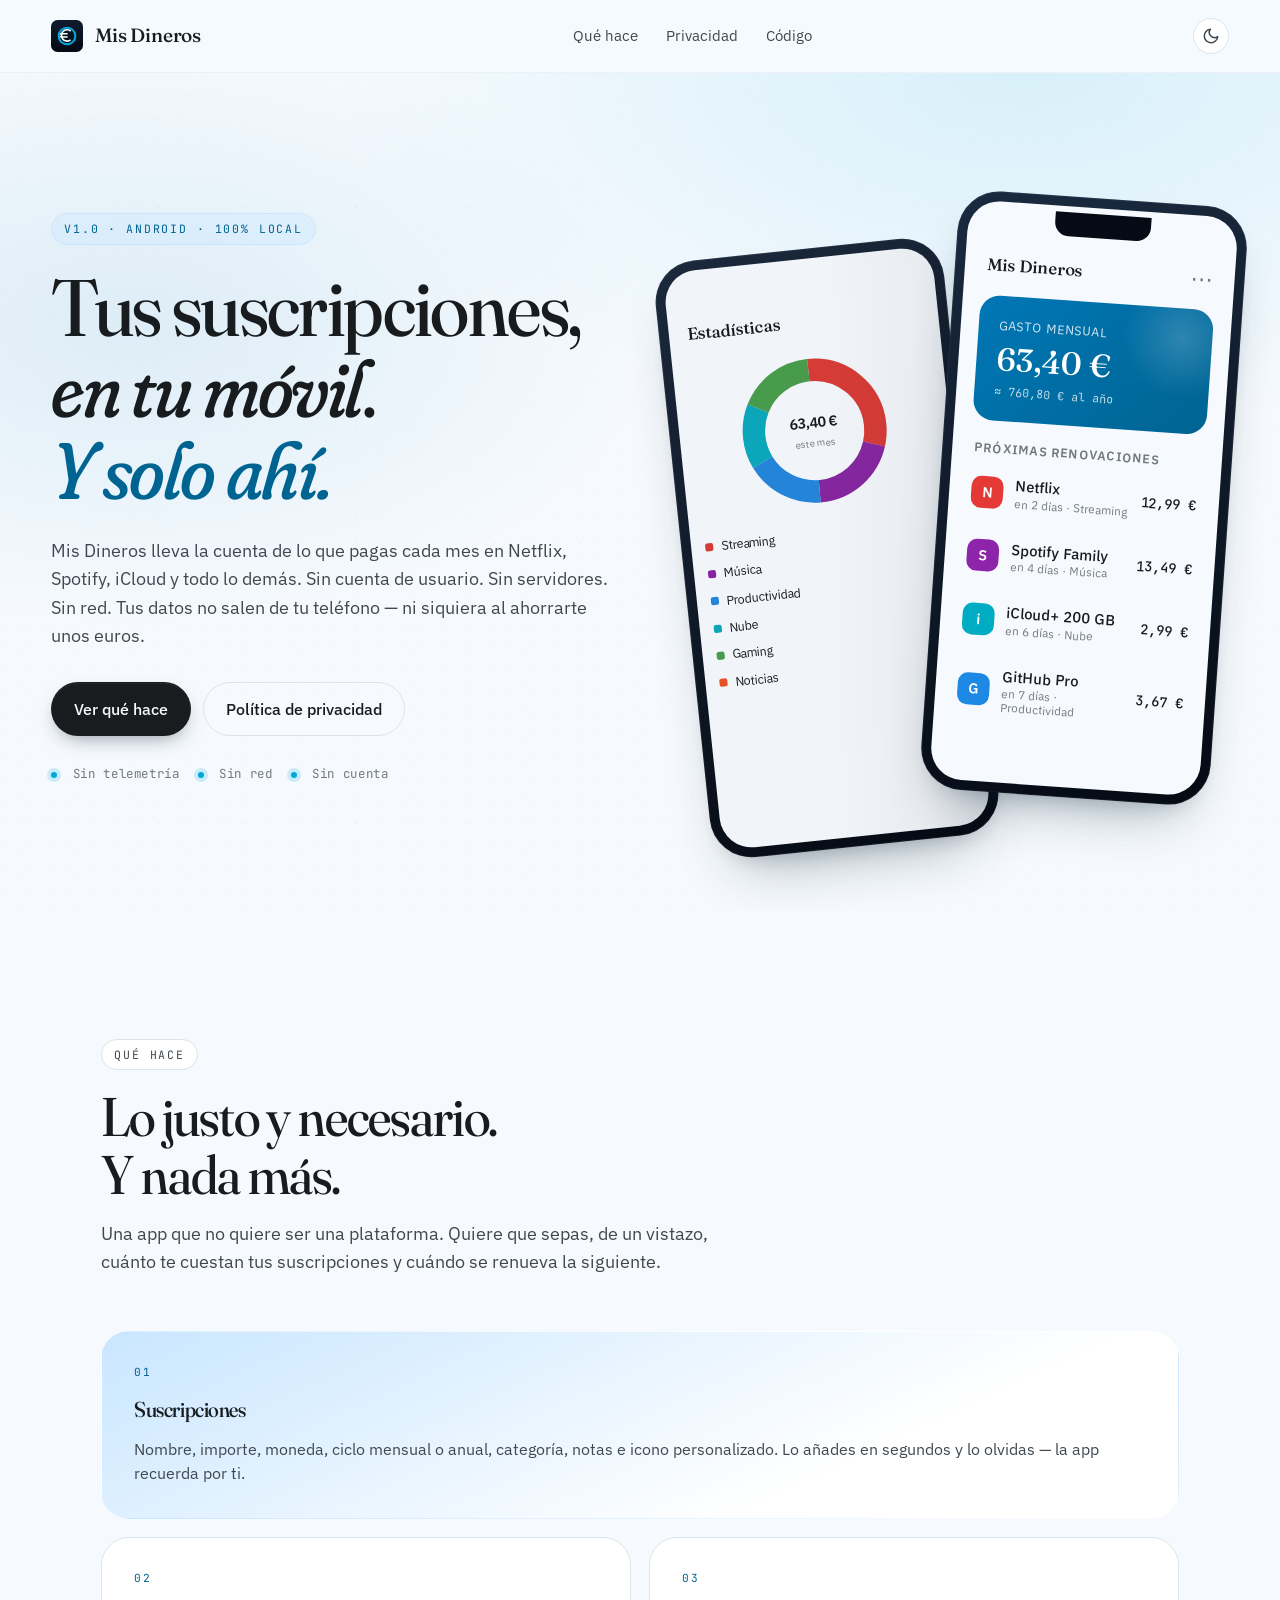
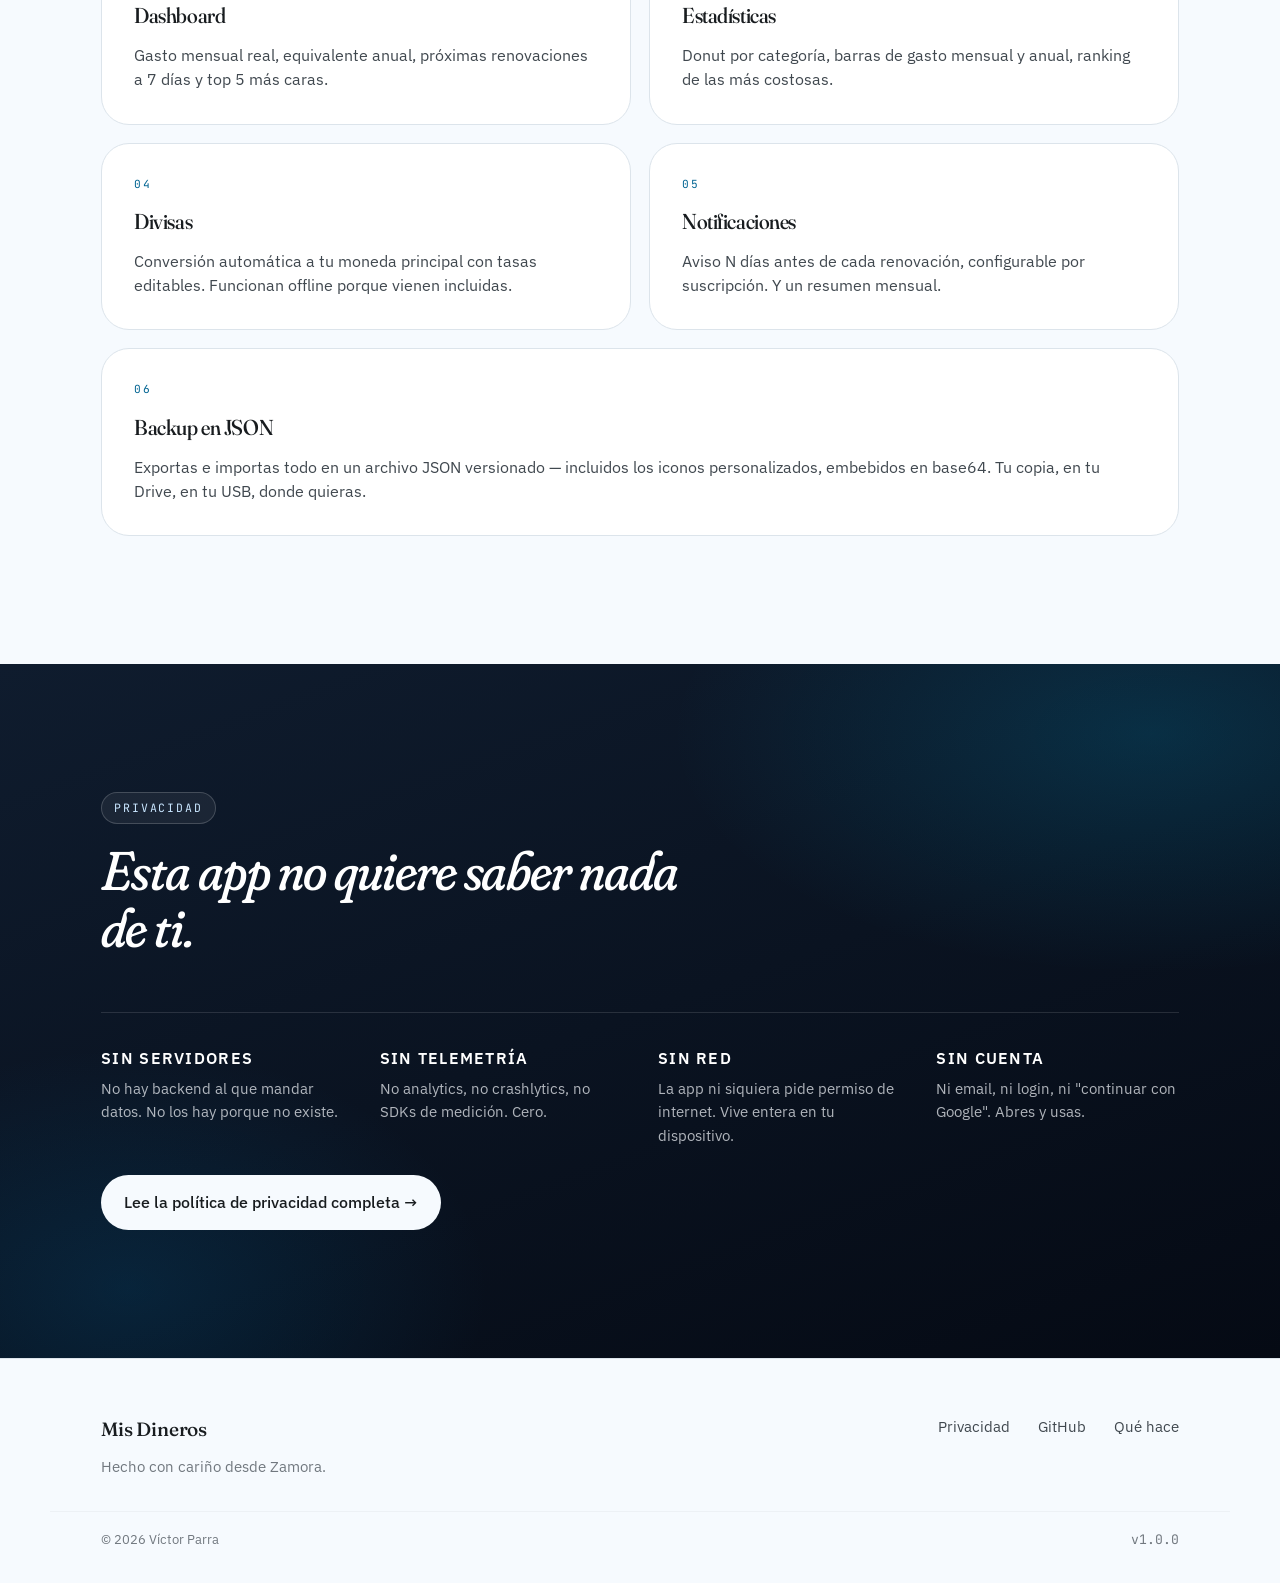
==== docs/index.html @ 5d871b31 "fix(docs): footer ahora dice 'desde Zamora' Tenía una referencia errónea a Asturias por un error en " ====
<!doctype html>
<html lang="es">
<head>
  <meta charset="utf-8" />
  <meta name="viewport" content="width=device-width, initial-scale=1, viewport-fit=cover" />
  <title>Mis Dineros — Tus suscripciones, en tu móvil. Y solo ahí.</title>
  <meta name="description" content="Gestor de suscripciones para Android. 100% local: sin servidores, sin telemetría, sin red. Dashboard, estadísticas, divisas y notificaciones." />
  <meta name="theme-color" content="#F6FAFE" media="(prefers-color-scheme: light)" />
  <meta name="theme-color" content="#101416" media="(prefers-color-scheme: dark)" />

  <!-- OG -->
  <meta property="og:title" content="Mis Dineros — Suscripciones, 100% local" />
  <meta property="og:description" content="Gestor de suscripciones para Android sin servidores, sin telemetría, sin red." />
  <meta property="og:type" content="website" />
  <meta property="og:url" content="https://parrazam.github.io/mis-dineros/" />

  <link rel="icon" href="favicon.svg" type="image/svg+xml" />
  <link rel="preconnect" href="https://fonts.googleapis.com" />
  <link rel="preconnect" href="https://fonts.gstatic.com" crossorigin />
  <link href="https://fonts.googleapis.com/css2?family=Fraunces:opsz,wght,SOFT@9..144,300..900,30..100&family=IBM+Plex+Sans:wght@300;400;500;600;700&family=JetBrains+Mono:wght@400;500&display=swap" rel="stylesheet" />
  <link rel="stylesheet" href="styles.css" />
</head>
<body>

  <!-- ─── NAV ─────────────────────────────────────────────────────────────── -->
  <header class="nav">
    <a class="brand" href="/mis-dineros/">
      <span class="brand__mark" aria-hidden="true">
        <svg viewBox="0 0 108 108" width="32" height="32">
          <defs>
            <linearGradient id="bgg" x1="0" y1="0" x2="0" y2="1">
              <stop offset="0" stop-color="#0F1C2E" />
              <stop offset="1" stop-color="#050A14" />
            </linearGradient>
          </defs>
          <rect width="108" height="108" rx="22" fill="url(#bgg)" />
          <circle cx="54" cy="54" r="28" fill="none" stroke="#00A8DC" stroke-width="7" />
          <path fill="#FFFFFF" d="M54,30 C44.5,30 36.5,36.3 33.8,45 L30,45 L30,50 L32.8,50 C32.7,50.7 32.7,51.3 32.7,52 C32.7,52.7 32.7,53.3 32.8,54 L30,54 L30,59 L33.8,59 C36.5,67.7 44.5,74 54,74 C59.3,74 64.1,72.1 67.8,69 L64.5,64.7 C61.8,67 58.1,68.5 54,68.5 C47.9,68.5 42.7,65 40.1,60 L56,60 L56,55 L38.7,55 C38.6,54 38.6,53 38.6,52 C38.6,51 38.6,50 38.7,49 L56,49 L56,44 L40.1,44 C42.7,39 47.9,35.5 54,35.5 C58.1,35.5 61.8,37 64.5,39.3 L67.8,35 C64.1,31.9 59.3,30 54,30 Z" />
        </svg>
      </span>
      <span class="brand__name">Mis Dineros</span>
    </a>
    <nav class="nav__links">
      <a href="#features">Qué hace</a>
      <a href="#privacy">Privacidad</a>
      <a href="https://github.com/parrazam/mis-dineros" target="_blank" rel="noopener">Código</a>
    </nav>
    <button class="theme-toggle" type="button" aria-label="Cambiar tema" title="Cambiar tema">
      <svg class="icon-moon" viewBox="0 0 24 24" fill="none" stroke="currentColor" stroke-width="2" stroke-linecap="round" stroke-linejoin="round" aria-hidden="true">
        <path d="M21 12.79A9 9 0 1 1 11.21 3 7 7 0 0 0 21 12.79z"/>
      </svg>
      <svg class="icon-sun" viewBox="0 0 24 24" fill="none" stroke="currentColor" stroke-width="2" stroke-linecap="round" stroke-linejoin="round" aria-hidden="true">
        <circle cx="12" cy="12" r="4"/>
        <path d="M12 2v2M12 20v2M4.93 4.93l1.41 1.41M17.66 17.66l1.41 1.41M2 12h2M20 12h2M4.93 19.07l1.41-1.41M17.66 6.34l1.41-1.41"/>
      </svg>
    </button>
  </header>

  <!-- ─── HERO ────────────────────────────────────────────────────────────── -->
  <section class="hero">
    <div class="hero__grain" aria-hidden="true"></div>
    <div class="hero__inner">
      <div class="hero__copy">
        <span class="eyebrow">v1.0 · Android · 100% local</span>
        <h1 class="hero__title">
          Tus suscripciones, <em>en tu móvil</em>.
          <span class="hero__title-accent">Y solo ahí.</span>
        </h1>
        <p class="hero__lead">
          Mis Dineros lleva la cuenta de lo que pagas cada mes en Netflix, Spotify, iCloud
          y todo lo demás. Sin cuenta de usuario. Sin servidores. Sin red.
          Tus datos no salen de tu teléfono — ni siquiera al ahorrarte unos euros.
        </p>
        <div class="hero__ctas">
          <a class="btn btn--primary" href="#features">Ver qué hace</a>
          <a class="btn btn--ghost" href="privacy.html">Política de privacidad</a>
        </div>
        <ul class="hero__chips">
          <li><span class="dot"></span> Sin telemetría</li>
          <li><span class="dot"></span> Sin red</li>
          <li><span class="dot"></span> Sin cuenta</li>
        </ul>
      </div>

      <!-- Mockup móvil -->
      <div class="phones" aria-label="Capturas de la app">
        <div class="phone phone--back" aria-hidden="true">
          <div class="phone__screen">
            <!-- Stats screen -->
            <div class="screen screen--stats">
              <div class="screen__bar">
                <span>Estadísticas</span>
              </div>
              <div class="donut">
                <svg viewBox="0 0 100 100" width="160" height="160">
                  <circle cx="50" cy="50" r="38" fill="none" stroke="#DCE4EB" stroke-width="14" />
                  <circle cx="50" cy="50" r="38" fill="none" stroke="#E53935" stroke-width="14" stroke-dasharray="72 239" stroke-dashoffset="0" transform="rotate(-90 50 50)" />
                  <circle cx="50" cy="50" r="38" fill="none" stroke="#8E24AA" stroke-width="14" stroke-dasharray="48 239" stroke-dashoffset="-72" transform="rotate(-90 50 50)" />
                  <circle cx="50" cy="50" r="38" fill="none" stroke="#1E88E5" stroke-width="14" stroke-dasharray="42 239" stroke-dashoffset="-120" transform="rotate(-90 50 50)" />
                  <circle cx="50" cy="50" r="38" fill="none" stroke="#00ACC1" stroke-width="14" stroke-dasharray="35 239" stroke-dashoffset="-162" transform="rotate(-90 50 50)" />
                  <circle cx="50" cy="50" r="38" fill="none" stroke="#43A047" stroke-width="14" stroke-dasharray="42 239" stroke-dashoffset="-197" transform="rotate(-90 50 50)" />
                  <text x="50" y="48" text-anchor="middle" font-size="9" font-weight="600" fill="#181C1F">63,40 €</text>
                  <text x="50" y="60" text-anchor="middle" font-size="6" fill="#71787F">este mes</text>
                </svg>
              </div>
              <ul class="legend">
                <li><i style="background:#E53935"></i><span>Streaming</span></li>
                <li><i style="background:#8E24AA"></i><span>Música</span></li>
                <li><i style="background:#1E88E5"></i><span>Productividad</span></li>
                <li><i style="background:#00ACC1"></i><span>Nube</span></li>
                <li><i style="background:#43A047"></i><span>Gaming</span></li>
                <li><i style="background:#F4511E"></i><span>Noticias</span></li>
              </ul>
            </div>
          </div>
        </div>

        <div class="phone phone--front">
          <div class="phone__notch" aria-hidden="true"></div>
          <div class="phone__screen">
            <!-- Dashboard screen -->
            <div class="screen screen--dash">
              <div class="screen__bar">
                <span>Mis Dineros</span>
                <span class="screen__bar-icon" aria-hidden="true">⋯</span>
              </div>

              <div class="kpi">
                <span class="kpi__label">Gasto mensual</span>
                <span class="kpi__value">63,40 €</span>
                <span class="kpi__sub">≈ 760,80 € al año</span>
              </div>

              <h3 class="screen__h">Próximas renovaciones</h3>

              <div class="row">
                <div class="row__icon" style="background:#E53935">N</div>
                <div class="row__main">
                  <span class="row__title">Netflix</span>
                  <span class="row__sub">en 2 días · Streaming</span>
                </div>
                <span class="row__amt">12,99 €</span>
              </div>
              <div class="row">
                <div class="row__icon" style="background:#8E24AA">S</div>
                <div class="row__main">
                  <span class="row__title">Spotify Family</span>
                  <span class="row__sub">en 4 días · Música</span>
                </div>
                <span class="row__amt">13,49 €</span>
              </div>
              <div class="row">
                <div class="row__icon" style="background:#00ACC1">i</div>
                <div class="row__main">
                  <span class="row__title">iCloud+ 200 GB</span>
                  <span class="row__sub">en 6 días · Nube</span>
                </div>
                <span class="row__amt">2,99 €</span>
              </div>
              <div class="row">
                <div class="row__icon" style="background:#1E88E5">G</div>
                <div class="row__main">
                  <span class="row__title">GitHub Pro</span>
                  <span class="row__sub">en 7 días · Productividad</span>
                </div>
                <span class="row__amt">3,67 €</span>
              </div>
            </div>
          </div>
        </div>
      </div>
    </div>
  </section>

  <!-- ─── FEATURES ────────────────────────────────────────────────────────── -->
  <section id="features" class="features">
    <div class="section__head">
      <span class="eyebrow eyebrow--dark">Qué hace</span>
      <h2 class="section__title">Lo justo y necesario.<br/>Y nada más.</h2>
      <p class="section__lead">Una app que no quiere ser una plataforma. Quiere que sepas, de un vistazo, cuánto te cuestan tus suscripciones y cuándo se renueva la siguiente.</p>
    </div>

    <div class="features__grid">

      <article class="card card--lg card--accent">
        <div class="card__num">01</div>
        <h3>Suscripciones</h3>
        <p>Nombre, importe, moneda, ciclo mensual o anual, categoría, notas e icono personalizado. Lo añades en segundos y lo olvidas — la app recuerda por ti.</p>
      </article>

      <article class="card">
        <div class="card__num">02</div>
        <h3>Dashboard</h3>
        <p>Gasto mensual real, equivalente anual, próximas renovaciones a 7 días y top 5 más caras.</p>
      </article>

      <article class="card">
        <div class="card__num">03</div>
        <h3>Estadísticas</h3>
        <p>Donut por categoría, barras de gasto mensual y anual, ranking de las más costosas.</p>
      </article>

      <article class="card">
        <div class="card__num">04</div>
        <h3>Divisas</h3>
        <p>Conversión automática a tu moneda principal con tasas editables. Funcionan offline porque vienen incluidas.</p>
      </article>

      <article class="card">
        <div class="card__num">05</div>
        <h3>Notificaciones</h3>
        <p>Aviso N días antes de cada renovación, configurable por suscripción. Y un resumen mensual.</p>
      </article>

      <article class="card card--lg">
        <div class="card__num">06</div>
        <h3>Backup en JSON</h3>
        <p>Exportas e importas todo en un archivo JSON versionado — incluidos los iconos personalizados, embebidos en base64. Tu copia, en tu Drive, en tu USB, donde quieras.</p>
      </article>

    </div>
  </section>

  <!-- ─── PRIVACY MANIFESTO ───────────────────────────────────────────────── -->
  <section id="privacy" class="manifesto">
    <div class="manifesto__inner">
      <span class="eyebrow eyebrow--light">Privacidad</span>
      <h2 class="manifesto__title">Esta app no quiere saber nada de ti.</h2>
      <div class="manifesto__grid">
        <div>
          <h3>Sin servidores</h3>
          <p>No hay backend al que mandar datos. No los hay porque no existe.</p>
        </div>
        <div>
          <h3>Sin telemetría</h3>
          <p>No analytics, no crashlytics, no SDKs de medición. Cero.</p>
        </div>
        <div>
          <h3>Sin red</h3>
          <p>La app ni siquiera pide permiso de internet. Vive entera en tu dispositivo.</p>
        </div>
        <div>
          <h3>Sin cuenta</h3>
          <p>Ni email, ni login, ni "continuar con Google". Abres y usas.</p>
        </div>
      </div>
      <a class="btn btn--light" href="privacy.html">Lee la política de privacidad completa →</a>
    </div>
  </section>

  <!-- ─── FOOTER ──────────────────────────────────────────────────────────── -->
  <footer class="foot">
    <div class="foot__inner">
      <div>
        <span class="brand brand--small">
          <span class="brand__name">Mis Dineros</span>
        </span>
        <p class="foot__copy">Hecho con cariño desde Zamora.</p>
      </div>
      <nav class="foot__links">
        <a href="privacy.html">Privacidad</a>
        <a href="https://github.com/parrazam/mis-dineros" target="_blank" rel="noopener">GitHub</a>
        <a href="#features">Qué hace</a>
      </nav>
    </div>
    <div class="foot__line">
      <span>© 2026 Víctor Parra</span>
      <span class="mono">v1.0.0</span>
    </div>
  </footer>

  <script>
    // Toggle de tema. Sin almacenamiento: solo persiste en la pestaña activa.
    // Si el usuario nunca pulsa, el tema lo decide prefers-color-scheme via CSS.
    (function () {
      var btn = document.querySelector('.theme-toggle');
      if (!btn) return;
      var root = document.documentElement;
      btn.addEventListener('click', function () {
        var prefersDark = window.matchMedia('(prefers-color-scheme: dark)').matches;
        var current = root.classList.contains('theme-dark') ? 'dark'
                    : root.classList.contains('theme-light') ? 'light'
                    : (prefersDark ? 'dark' : 'light');
        var next = current === 'dark' ? 'light' : 'dark';
        root.classList.remove('theme-light', 'theme-dark');
        root.classList.add('theme-' + next);
      });
    })();
  </script>
</body>
</html>
---- docs/styles.css ----
/* ──────────────────────────────────────────────────────────────────────────
   Mis Dineros — landing
   Paleta: Pantone Blue Snorkel #0077B6 (idéntica a la app Android)
   Fonts:  Fraunces (display), IBM Plex Sans (body), JetBrains Mono (detalle)
   ────────────────────────────────────────────────────────────────────────── */

:root {
  /* ── Tokens de marca (constantes, no cambian con el tema) ───────────── */
  --snorkel:        #0077B6;
  --cyan:           #00A8DC;
  --night:          #0F1C2E;        /* fondo del icono adaptativo */
  --night-deep:     #050A14;

  /* Categorías (idénticas a CategoryStreaming, CategoryMusica, …) */
  --c-streaming:    #E53935;
  --c-musica:       #8E24AA;
  --c-product:      #1E88E5;
  --c-nube:         #00ACC1;
  --c-gaming:       #43A047;

  /* ── Tokens semánticos (modo claro por defecto) ─────────────────────── */
  /* Alineados con md_theme_light_* de app/.../theme/Color.kt */
  --snorkel-deep:   #006492;        /* primary             */
  --snorkel-soft:   #C9E6FF;        /* primaryContainer    */
  --snorkel-ink:    #001E2F;        /* onPrimaryContainer  */
  --paper:          #F6FAFE;        /* background          */
  --ink:            #181C1F;        /* onBackground        */
  --ink-soft:       #40484F;        /* onSurfaceVariant    */
  --ink-mute:       #71787F;        /* outline             */
  --line:           #DCE4EB;        /* surfaceVariant      */
  --line-soft:      #EDF1F5;        /* inverseOnSurface    */
  --surface-card:   #FFFFFF;
  --hero-grad-1:    rgba(0,168,220,0.12);
  --hero-grad-2:    rgba(0,119,182,0.10);
  --kpi-grad-1:     #0077B6;
  --kpi-grad-2:     #006492;
  --shadow-soft:    0 1px 2px rgba(0,30,47,.06), 0 8px 24px -12px rgba(0,30,47,.18);
  --shadow-deep:    0 30px 60px -30px rgba(0,30,47,.45), 0 12px 24px -16px rgba(0,30,47,.25);

  /* SVG icon tints (cambian con el tema) */
  --grain-color:    rgba(0,30,47,0.04);

  /* Tipografía & layout */
  --serif: "Fraunces", "Iowan Old Style", "Georgia", serif;
  --sans:  "IBM Plex Sans", system-ui, -apple-system, "Segoe UI", sans-serif;
  --mono:  "JetBrains Mono", ui-monospace, "SF Mono", Menlo, monospace;
  --radius: 16px;
  --radius-lg: 28px;
  --max: 1180px;
}

/* ── Modo oscuro por preferencia del SO (default) ─────────────────────── */
/* Alineados con md_theme_dark_* de app/.../theme/Color.kt */
@media (prefers-color-scheme: dark) {
  :root {
    --snorkel-deep:   #8ACEFF;        /* dark primary               */
    --snorkel-soft:   #004B6E;        /* dark primaryContainer      */
    --snorkel-ink:    #C9E6FF;        /* dark onPrimaryContainer    */
    --paper:          #101416;        /* dark background            */
    --ink:            #E1E2E5;        /* dark onBackground          */
    --ink-soft:       #C0C7CE;        /* dark onSurfaceVariant      */
    --ink-mute:       #8A9199;        /* dark outline               */
    --line:           #2C3134;        /* dark line                  */
    --line-soft:      #1A1F22;
    --surface-card:   #181C1F;
    --hero-grad-1:    rgba(0,168,220,0.20);
    --hero-grad-2:    rgba(138,206,255,0.12);
    --kpi-grad-1:     #004B6E;
    --kpi-grad-2:     #00344E;
    --shadow-soft:    0 1px 2px rgba(0,0,0,.4), 0 8px 24px -12px rgba(0,0,0,.6);
    --shadow-deep:    0 30px 60px -30px rgba(0,0,0,.85), 0 12px 24px -16px rgba(0,0,0,.6);
    --grain-color:    rgba(255,255,255,0.04);
  }
}

/* ── Override manual desde el toggle ──────────────────────────────────── */
/* Al fijar .theme-light o .theme-dark en <html>, ignoramos el SO */
html.theme-light {
  color-scheme: light;
  --snorkel-deep:   #006492;
  --snorkel-soft:   #C9E6FF;
  --snorkel-ink:    #001E2F;
  --paper:          #F6FAFE;
  --ink:            #181C1F;
  --ink-soft:       #40484F;
  --ink-mute:       #71787F;
  --line:           #DCE4EB;
  --line-soft:      #EDF1F5;
  --surface-card:   #FFFFFF;
  --hero-grad-1:    rgba(0,168,220,0.12);
  --hero-grad-2:    rgba(0,119,182,0.10);
  --kpi-grad-1:     #0077B6;
  --kpi-grad-2:     #006492;
  --shadow-soft:    0 1px 2px rgba(0,30,47,.06), 0 8px 24px -12px rgba(0,30,47,.18);
  --shadow-deep:    0 30px 60px -30px rgba(0,30,47,.45), 0 12px 24px -16px rgba(0,30,47,.25);
  --grain-color:    rgba(0,30,47,0.04);
}
html.theme-dark {
  color-scheme: dark;
  --snorkel-deep:   #8ACEFF;
  --snorkel-soft:   #004B6E;
  --snorkel-ink:    #C9E6FF;
  --paper:          #101416;
  --ink:            #E1E2E5;
  --ink-soft:       #C0C7CE;
  --ink-mute:       #8A9199;
  --line:           #2C3134;
  --line-soft:      #1A1F22;
  --surface-card:   #181C1F;
  --hero-grad-1:    rgba(0,168,220,0.20);
  --hero-grad-2:    rgba(138,206,255,0.12);
  --kpi-grad-1:     #004B6E;
  --kpi-grad-2:     #00344E;
  --shadow-soft:    0 1px 2px rgba(0,0,0,.4), 0 8px 24px -12px rgba(0,0,0,.6);
  --shadow-deep:    0 30px 60px -30px rgba(0,0,0,.85), 0 12px 24px -16px rgba(0,0,0,.6);
  --grain-color:    rgba(255,255,255,0.04);
}

* { box-sizing: border-box; }
html, body { margin: 0; padding: 0; }
body {
  font-family: var(--sans);
  font-weight: 400;
  font-size: 17px;
  line-height: 1.55;
  color: var(--ink);
  background: var(--paper);
  -webkit-font-smoothing: antialiased;
  text-rendering: optimizeLegibility;
}
img, svg { display: block; max-width: 100%; }
a { color: inherit; text-decoration: none; }

/* ─── Tipografía editorial ─────────────────────────────────────────────── */
h1, h2, h3 {
  font-family: var(--serif);
  font-weight: 450;
  font-variation-settings: "opsz" 144, "SOFT" 30;
  letter-spacing: -0.02em;
  margin: 0;
  color: var(--ink);
}
h1 { font-size: clamp(2.5rem, 5vw + 1rem, 5rem); line-height: 1.02; }
h2 { font-size: clamp(2rem, 3vw + 1rem, 3.5rem); line-height: 1.05; }
h3 { font-size: 1.35rem; line-height: 1.2; font-weight: 500; }
em { font-style: italic; font-variation-settings: "opsz" 144, "SOFT" 100; }

.eyebrow {
  display: inline-block;
  font-family: var(--mono);
  font-size: 0.72rem;
  letter-spacing: 0.16em;
  text-transform: uppercase;
  color: var(--snorkel-deep);
  padding: 6px 12px;
  border: 1px solid var(--snorkel-soft);
  border-radius: 999px;
  background: color-mix(in srgb, var(--snorkel-soft) 35%, transparent);
}
.eyebrow--dark  { color: var(--ink-soft); border-color: var(--line); background: var(--surface-card); }
/* eyebrow--light siempre vive sobre el manifesto oscuro (que no cambia con
   el tema), así que el color es fijo y no depende de --snorkel-soft, que sí
   se vuelve oscuro en dark mode y se fundiría con el fondo. */
.eyebrow--light { color: #C9E6FF; border-color: rgba(255,255,255,0.18); background: rgba(255,255,255,0.06); }

/* ─── NAV ──────────────────────────────────────────────────────────────── */
.nav {
  position: sticky; top: 0; z-index: 50;
  display: flex; align-items: center; justify-content: space-between;
  padding: 18px clamp(20px, 4vw, 56px);
  background: color-mix(in srgb, var(--paper) 80%, transparent);
  backdrop-filter: saturate(140%) blur(12px);
  -webkit-backdrop-filter: saturate(140%) blur(12px);
  border-bottom: 1px solid var(--line-soft);
}
.brand { display: inline-flex; align-items: center; gap: 12px; }
.brand__mark { display: inline-flex; }
.brand__name {
  font-family: var(--serif);
  font-weight: 500;
  font-size: 1.2rem;
  letter-spacing: -0.01em;
}
.nav__links { display: flex; gap: 28px; }
.nav__links a {
  font-size: 0.95rem;
  color: var(--ink-soft);
  position: relative;
}
.nav__links a:hover { color: var(--snorkel-deep); }
.nav__links a:hover::after {
  content: ""; position: absolute; left: 0; right: 0; bottom: -6px;
  height: 1px; background: var(--snorkel);
}

/* ─── Theme toggle ─────────────────────────────────────────────────────── */
.theme-toggle {
  appearance: none; -webkit-appearance: none;
  display: inline-flex; align-items: center; justify-content: center;
  width: 36px; height: 36px;
  margin-left: 8px;
  padding: 0;
  border: 1px solid var(--line);
  border-radius: 999px;
  background: var(--surface-card);
  color: var(--ink-soft);
  cursor: pointer;
  transition: color .15s ease, border-color .15s ease, background .15s ease;
}
.theme-toggle:hover {
  color: var(--snorkel-deep);
  border-color: var(--snorkel);
}
.theme-toggle svg { width: 18px; height: 18px; }
/* Mostramos el icono opuesto al tema actual: en light se ve la luna,
   en dark se ve el sol — indica a dónde irías al pulsar. */
.theme-toggle .icon-sun { display: none; }
.theme-toggle .icon-moon { display: block; }
html.theme-dark .theme-toggle .icon-sun { display: block; }
html.theme-dark .theme-toggle .icon-moon { display: none; }
@media (prefers-color-scheme: dark) {
  html:not(.theme-light) .theme-toggle .icon-sun { display: block; }
  html:not(.theme-light) .theme-toggle .icon-moon { display: none; }
}

/* ─── HERO ─────────────────────────────────────────────────────────────── */
.hero {
  position: relative;
  padding: clamp(56px, 9vw, 120px) clamp(20px, 4vw, 56px) clamp(64px, 8vw, 120px);
  background:
    radial-gradient(ellipse 90% 70% at 80% 0%, var(--hero-grad-1), transparent 60%),
    radial-gradient(ellipse 70% 60% at 10% 30%, var(--hero-grad-2), transparent 60%),
    var(--paper);
  overflow: hidden;
}
.hero__grain {
  position: absolute; inset: 0;
  background-image:
    radial-gradient(circle at 20% 10%, var(--grain-color) 1px, transparent 1px),
    radial-gradient(circle at 70% 80%, var(--grain-color) 1px, transparent 1px);
  background-size: 22px 22px, 28px 28px;
  pointer-events: none;
  opacity: 0.5;
}
.hero__inner {
  position: relative; z-index: 1;
  max-width: var(--max);
  margin: 0 auto;
  display: grid;
  grid-template-columns: 1.05fr 1fr;
  gap: clamp(40px, 6vw, 96px);
  align-items: center;
}
.hero__copy { max-width: 640px; }
.hero__title {
  margin-top: 22px;
  margin-bottom: 24px;
}
.hero__title-accent {
  display: block;
  color: var(--snorkel-deep);
  font-style: italic;
  font-variation-settings: "opsz" 144, "SOFT" 100;
}
.hero__lead {
  font-size: 1.15rem;
  color: var(--ink-soft);
  max-width: 52ch;
  margin: 0 0 32px;
}
.hero__ctas { display: flex; gap: 12px; flex-wrap: wrap; margin-bottom: 28px; }
.hero__chips {
  list-style: none; padding: 0; margin: 0;
  display: flex; gap: 18px; flex-wrap: wrap;
  font-family: var(--mono);
  font-size: 0.78rem;
  color: var(--ink-mute);
  letter-spacing: 0.05em;
}
.hero__chips .dot {
  display: inline-block; width: 6px; height: 6px; border-radius: 50%;
  background: var(--cyan); margin-right: 8px; vertical-align: middle;
  box-shadow: 0 0 0 4px rgba(0,168,220,0.18);
}

/* ─── Buttons ──────────────────────────────────────────────────────────── */
.btn {
  display: inline-flex; align-items: center;
  font-weight: 500;
  font-size: 0.98rem;
  padding: 14px 22px;
  border-radius: 999px;
  border: 1px solid transparent;
  transition: transform .15s ease, box-shadow .15s ease, background .15s ease;
}
.btn--primary {
  background: var(--ink);
  color: var(--paper);
  box-shadow: 0 1px 0 rgba(255,255,255,0.06) inset, 0 8px 20px -8px rgba(15,28,46,0.5);
}
.btn--primary:hover { background: var(--snorkel-deep); transform: translateY(-1px); }
.btn--ghost {
  background: transparent; color: var(--ink); border-color: var(--line);
}
.btn--ghost:hover { background: var(--surface-card); border-color: var(--snorkel); color: var(--snorkel-deep); }
/* btn--light siempre vive sobre el manifesto oscuro: colores fijos */
.btn--light {
  background: #F6FAFE; color: #181C1F; margin-top: 28px;
}
.btn--light:hover { background: #C9E6FF; color: #001E2F; }

/* ─── Phones / mockups ─────────────────────────────────────────────────── */
.phones {
  position: relative;
  width: 100%;
  height: 620px;
  perspective: 1200px;
}
.phone {
  position: absolute;
  width: 290px;
  height: 600px;
  background: linear-gradient(160deg, #1a2a3f 0%, #050a14 100%);
  border-radius: 42px;
  padding: 10px;
  box-shadow: var(--shadow-deep), inset 0 0 0 1px rgba(255,255,255,0.06);
}
.phone--front {
  right: 0; top: 10px;
  transform: rotate(4deg);
  z-index: 2;
}
.phone--back {
  left: -10px; top: 60px;
  transform: rotate(-6deg);
  z-index: 1;
  filter: saturate(0.92) brightness(0.98);
}
.phone--back::after {
  content: "";
  position: absolute; inset: 10px;
  border-radius: 32px;
  background: linear-gradient(95deg, transparent 50%, rgba(15,28,46,0.04) 80%, rgba(15,28,46,0.10) 100%);
  pointer-events: none;
  z-index: 4;
}
.phone__notch {
  position: absolute; top: 16px; left: 50%; transform: translateX(-50%);
  width: 96px; height: 24px; background: #050a14; border-radius: 0 0 14px 14px;
  z-index: 3;
}
.phone__screen {
  width: 100%; height: 100%;
  background: #F6FAFE;
  color: #181C1F;
  border-radius: 32px;
  overflow: hidden;
  position: relative;
  /* Variables locales para que las pantallas no hereden los tokens del dark mode.
     Los mockups representan una captura real de la app, que en estas vistas
     usa el tema claro de Material — así el visitante reconoce el UI tal cual. */
  --ink: #181C1F;
  --ink-soft: #40484F;
  --ink-mute: #71787F;
  --line: #DCE4EB;
  --paper: #F6FAFE;
  --snorkel-deep: #006492;
  --snorkel-soft: #C9E6FF;
}

/* Pantallas — replican el aspecto de Material 3 con la paleta de la app */
.screen {
  height: 100%; padding: 50px 18px 18px;
  display: flex; flex-direction: column; gap: 14px;
}
.screen__bar {
  display: flex; justify-content: space-between; align-items: center;
  font-family: var(--serif); font-weight: 500; font-size: 1.05rem;
  color: var(--ink); padding: 0 4px 4px;
}
.screen__bar-icon { font-size: 1.4rem; color: var(--ink-mute); line-height: 0; }
.screen__h {
  font-family: var(--sans);
  font-size: 0.78rem;
  text-transform: uppercase;
  letter-spacing: 0.1em;
  color: var(--ink-mute);
  margin: 6px 0 -2px 4px;
  font-weight: 600;
}

/* Dashboard KPI */
.kpi {
  background: linear-gradient(135deg, var(--snorkel) 0%, var(--snorkel-deep) 100%);
  color: #fff;
  border-radius: 20px;
  padding: 20px;
  display: flex; flex-direction: column; gap: 4px;
  position: relative; overflow: hidden;
}
.kpi::after {
  content: ""; position: absolute; right: -30px; top: -30px;
  width: 120px; height: 120px; border-radius: 50%;
  background: radial-gradient(circle, rgba(255,255,255,0.18), transparent 70%);
}
.kpi__label { font-size: 0.78rem; opacity: 0.85; text-transform: uppercase; letter-spacing: 0.08em; }
.kpi__value { font-family: var(--serif); font-size: 2rem; font-weight: 500; line-height: 1; margin-top: 4px; }
.kpi__sub { font-family: var(--mono); font-size: 0.72rem; opacity: 0.75; margin-top: 4px; }

/* Filas de suscripción */
.row {
  display: grid;
  grid-template-columns: 32px 1fr auto;
  gap: 12px;
  align-items: center;
  padding: 8px 4px;
}
.row__icon {
  width: 32px; height: 32px; border-radius: 10px;
  color: #fff; font-weight: 600; font-size: 0.9rem;
  display: grid; place-items: center;
}
.row__main { display: flex; flex-direction: column; line-height: 1.2; }
.row__title { font-size: 0.92rem; font-weight: 500; color: var(--ink); }
.row__sub { font-size: 0.72rem; color: var(--ink-mute); margin-top: 2px; }
.row__amt { font-family: var(--mono); font-size: 0.85rem; font-weight: 500; color: var(--ink); }

/* Stats screen */
.screen--stats { gap: 8px; padding-left: 14px; padding-right: 14px; }
.donut { align-self: center; padding: 4px 0; }
.legend { list-style: none; margin: 0; padding: 0; display: flex; flex-direction: column; gap: 2px; }
.legend li {
  display: flex; align-items: baseline; gap: 8px;
  font-size: 0.78rem; color: var(--ink); padding: 3px 0;
}
.legend i {
  width: 8px; height: 8px; border-radius: 2px;
  flex-shrink: 0; align-self: center;
}
.legend span { flex-shrink: 0; }
.legend b {
  margin-left: auto;
  font-family: var(--mono); font-weight: 500; font-size: 0.7rem;
  color: var(--ink-soft);
  flex-shrink: 0;
}

/* ─── FEATURES ─────────────────────────────────────────────────────────── */
.features {
  max-width: var(--max);
  margin: 0 auto;
  padding: clamp(80px, 10vw, 140px) clamp(20px, 4vw, 56px);
}
.section__head { max-width: 720px; margin-bottom: 56px; }
.section__title { margin: 18px 0 16px; }
.section__lead { color: var(--ink-soft); font-size: 1.1rem; max-width: 56ch; }

.features__grid {
  display: grid;
  grid-template-columns: repeat(4, 1fr);
  gap: 18px;
}
.card {
  grid-column: span 2;
  background: var(--surface-card);
  border: 1px solid var(--line);
  border-radius: var(--radius-lg);
  padding: 32px;
  display: flex; flex-direction: column; gap: 10px;
  transition: border-color .2s ease, transform .2s ease, box-shadow .2s ease;
}
.card:hover {
  border-color: var(--snorkel);
  transform: translateY(-2px);
  box-shadow: var(--shadow-soft);
}
.card--lg { grid-column: span 4; }
.card--accent {
  background: linear-gradient(155deg, var(--snorkel-soft), var(--surface-card) 70%);
  border-color: transparent;
}
.card__num {
  font-family: var(--mono);
  font-size: 0.7rem;
  letter-spacing: 0.18em;
  color: var(--snorkel-deep);
  margin-bottom: 6px;
}
.card h3 { margin-bottom: 4px; }
.card p { color: var(--ink-soft); margin: 0; font-size: 0.98rem; }

/* ─── MANIFESTO (Privacy block) ────────────────────────────────────────── */
/* Esta sección tiene fondo oscuro siempre, así que sus colores de texto
   son fijos (no dependen del tema de la página). */
.manifesto {
  background: linear-gradient(160deg, var(--night) 0%, var(--night-deep) 100%);
  color: #F6FAFE;
  position: relative; overflow: hidden;
}
.manifesto::before {
  content: ""; position: absolute; inset: 0;
  background:
    radial-gradient(800px 400px at 90% 10%, rgba(0,168,220,0.18), transparent 60%),
    radial-gradient(600px 400px at 10% 90%, rgba(0,119,182,0.18), transparent 60%);
  pointer-events: none;
}
.manifesto__inner {
  position: relative;
  max-width: var(--max);
  margin: 0 auto;
  padding: clamp(72px, 10vw, 140px) clamp(20px, 4vw, 56px);
}
.manifesto__title {
  color: #fff;
  margin: 18px 0 56px;
  max-width: 18ch;
}
.manifesto__title { font-style: italic; font-variation-settings: "opsz" 144, "SOFT" 100; }
.manifesto__grid {
  display: grid;
  grid-template-columns: repeat(4, 1fr);
  gap: 36px;
  border-top: 1px solid rgba(255,255,255,0.12);
  padding-top: 36px;
}
.manifesto__grid h3 { color: #fff; font-family: var(--sans); font-weight: 600; font-size: 1rem; text-transform: uppercase; letter-spacing: 0.08em; }
.manifesto__grid p { color: rgba(246,250,254,0.7); font-size: 0.95rem; margin: 8px 0 0; }

/* ─── FOOTER ───────────────────────────────────────────────────────────── */
.foot {
  background: var(--paper);
  border-top: 1px solid var(--line);
}
.foot__inner {
  max-width: var(--max);
  margin: 0 auto;
  padding: 56px clamp(20px, 4vw, 56px) 32px;
  display: flex; justify-content: space-between; align-items: flex-start; gap: 32px; flex-wrap: wrap;
}
.foot__copy { color: var(--ink-mute); font-size: 0.92rem; max-width: 38ch; margin: 12px 0 0; }
.foot__links { display: flex; gap: 28px; }
.foot__links a { color: var(--ink-soft); font-size: 0.95rem; }
.foot__links a:hover { color: var(--snorkel-deep); }
.foot__line {
  max-width: var(--max);
  margin: 0 auto;
  padding: 18px clamp(20px, 4vw, 56px) 32px;
  border-top: 1px solid var(--line-soft);
  display: flex; justify-content: space-between; gap: 12px;
  font-size: 0.82rem;
  color: var(--ink-mute);
}
.mono { font-family: var(--mono); }

/* ─── Privacy/Terms page ───────────────────────────────────────────────── */
.legal {
  max-width: 760px;
  margin: 0 auto;
  padding: clamp(48px, 7vw, 96px) clamp(20px, 4vw, 40px) 80px;
}
.legal h1 {
  font-size: clamp(2.2rem, 4vw + 1rem, 3.5rem);
  margin-bottom: 8px;
}
.legal__meta {
  font-family: var(--mono);
  font-size: 0.78rem;
  letter-spacing: 0.1em;
  text-transform: uppercase;
  color: var(--ink-mute);
  margin-bottom: 40px;
  display: block;
}
.legal h2 {
  font-size: 1.6rem;
  margin: 56px 0 16px;
  letter-spacing: -0.01em;
}
.legal h3 {
  font-family: var(--sans);
  font-weight: 600;
  font-size: 1.05rem;
  margin: 28px 0 8px;
  text-transform: uppercase;
  letter-spacing: 0.06em;
  color: var(--snorkel-deep);
}
.legal p, .legal li { color: var(--ink-soft); font-size: 1.02rem; line-height: 1.7; }
.legal ul { padding-left: 20px; }
.legal li { margin: 6px 0; }
.legal strong { color: var(--ink); font-weight: 600; }
.legal a { color: var(--snorkel-deep); text-decoration: underline; text-underline-offset: 3px; }
.legal a:hover { color: var(--snorkel); }

.legal__intro {
  background: linear-gradient(155deg, var(--snorkel-soft), var(--surface-card) 70%);
  border: 1px solid var(--snorkel-soft);
  border-radius: var(--radius-lg);
  padding: 28px 32px;
  margin-bottom: 16px;
}
.legal__intro p { margin: 0; color: var(--snorkel-ink); }
.legal__intro strong { color: var(--snorkel-ink); }

.legal__back {
  display: inline-flex; align-items: center; gap: 6px;
  font-family: var(--mono); font-size: 0.8rem;
  text-transform: uppercase; letter-spacing: 0.1em;
  color: var(--ink-mute);
  margin-bottom: 32px;
}
.legal__back:hover { color: var(--snorkel-deep); }

/* ─── RESPONSIVE ───────────────────────────────────────────────────────── */
@media (max-width: 900px) {
  .nav__links { display: none; }
  .hero__inner { grid-template-columns: 1fr; }
  .phones { height: 560px; max-width: 360px; margin: 24px auto 0; }
  .phone--front { right: 0; }
  .phone--back  { left: 0; }
  .features__grid { grid-template-columns: repeat(2, 1fr); }
  .card, .card--lg { grid-column: span 2; }
  .manifesto__grid { grid-template-columns: repeat(2, 1fr); gap: 28px; }
}
@media (max-width: 520px) {
  .features__grid { grid-template-columns: 1fr; }
  .card, .card--lg { grid-column: span 1; }
  .manifesto__grid { grid-template-columns: 1fr; }
  .foot__inner { flex-direction: column; }
  .foot__line { flex-direction: column; align-items: flex-start; }
  .phone { width: 260px; height: 540px; }
  .phone--back { transform: rotate(-6deg) scale(0.92); }
  /* Compactar el contenido interno del mockup para que entre en el
     viewport reducido (KPI, "próximas renovaciones", etc.). */
  .screen { padding: 44px 14px 14px; gap: 10px; }
  .kpi { padding: 14px 16px; }
  .kpi__value { font-size: 1.6rem; }
  .kpi__sub { font-size: 0.66rem; }
  .row { padding: 6px 4px; }
  .row__title { font-size: 0.86rem; }
  .row__sub { font-size: 0.66rem; }
  .row__amt { font-size: 0.78rem; }
  .screen__h { font-size: 0.7rem; margin: 4px 0 -4px; }
}

/* Reduce motion */
@media (prefers-reduced-motion: reduce) {
  .btn, .card { transition: none; }
}
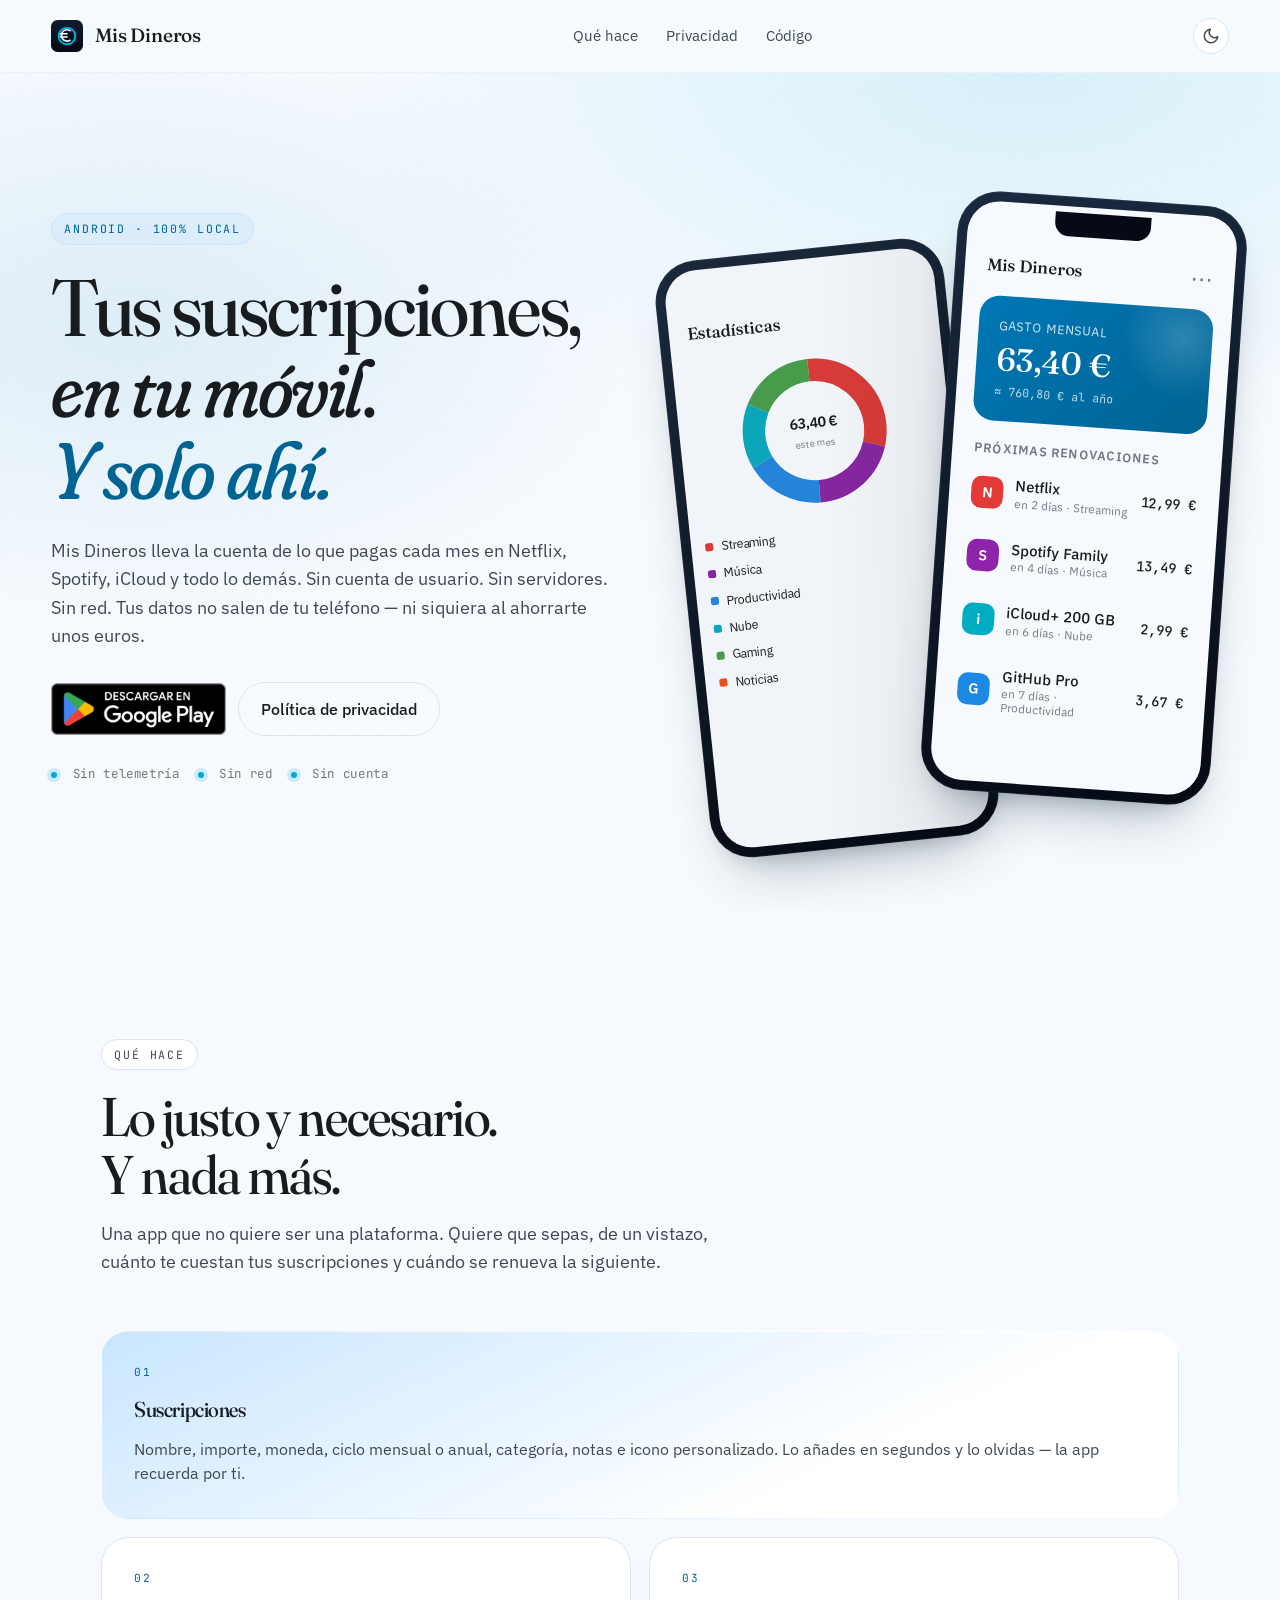
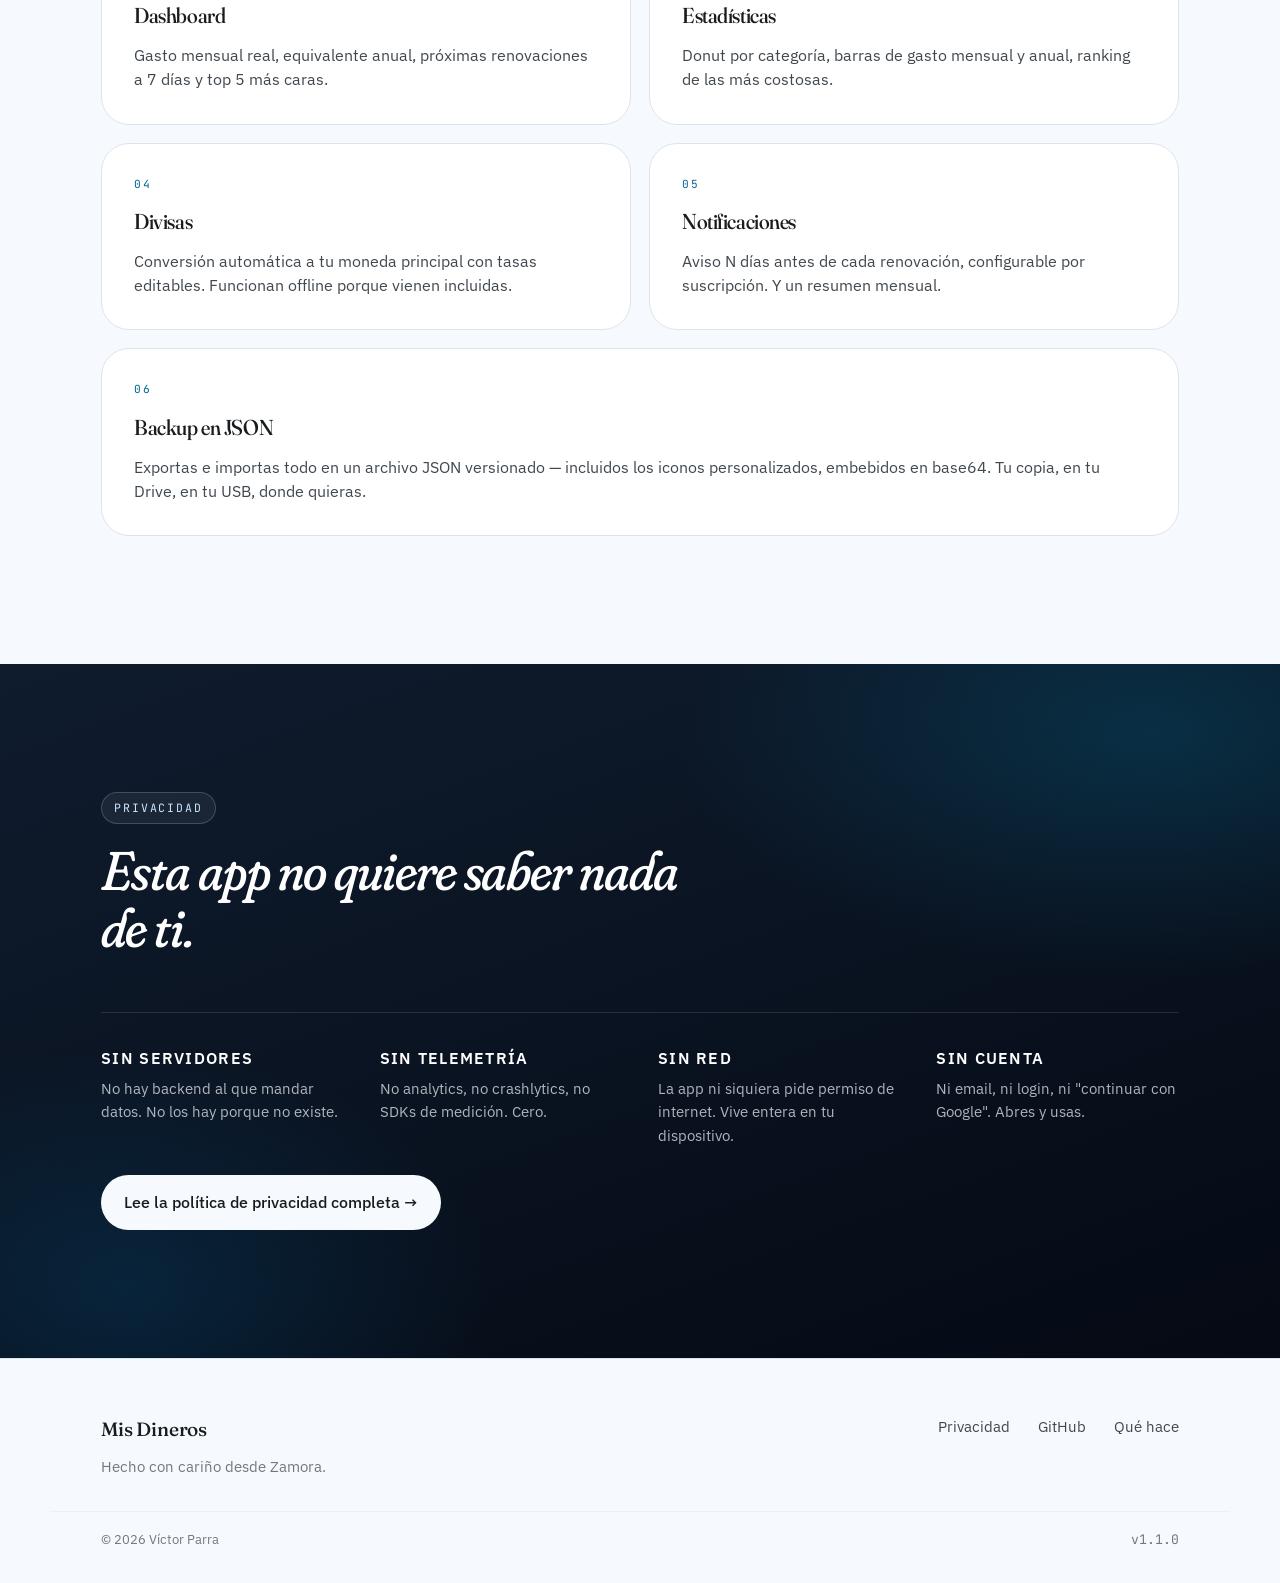
==== commit 7792befb: "docs(web): añadir botón Google Play y autoactualizar versión en footer - Sustituye el CTA "Ver qué h" ====
--- a/docs/index.html
+++ b/docs/index.html
@@ -12,7 +12,7 @@
   <meta property="og:title" content="Mis Dineros — Suscripciones, 100% local" />
   <meta property="og:description" content="Gestor de suscripciones para Android sin servidores, sin telemetría, sin red." />
   <meta property="og:type" content="website" />
-  <meta property="og:url" content="https://parrazam.github.io/mis-dineros/" />
+  <meta property="og:url" content="https://mis-dineros.cuzo.dev/" />
 
   <link rel="icon" href="favicon.svg" type="image/svg+xml" />
   <link rel="preconnect" href="https://fonts.googleapis.com" />
@@ -24,7 +24,7 @@
 
   <!-- ─── NAV ─────────────────────────────────────────────────────────────── -->
   <header class="nav">
-    <a class="brand" href="/mis-dineros/">
+    <a class="brand" href="/">
       <span class="brand__mark" aria-hidden="true">
         <svg viewBox="0 0 108 108" width="32" height="32">
           <defs>
@@ -61,7 +61,7 @@
     <div class="hero__grain" aria-hidden="true"></div>
     <div class="hero__inner">
       <div class="hero__copy">
-        <span class="eyebrow">v1.0 · Android · 100% local</span>
+        <span class="eyebrow">Android · 100% local</span>
         <h1 class="hero__title">
           Tus suscripciones, <em>en tu móvil</em>.
           <span class="hero__title-accent">Y solo ahí.</span>
@@ -72,7 +72,9 @@
           Tus datos no salen de tu teléfono — ni siquiera al ahorrarte unos euros.
         </p>
         <div class="hero__ctas">
-          <a class="btn btn--primary" href="#features">Ver qué hace</a>
+          <a class="btn-play" href="https://play.google.com/store/apps/details?id=com.parra.misdineros" target="_blank" rel="noopener" aria-label="Descargar Mis Dineros en Google Play">
+            <img src="google-play-badge.png" alt="Disponible en Google Play" />
+          </a>
           <a class="btn btn--ghost" href="privacy.html">Política de privacidad</a>
         </div>
         <ul class="hero__chips">
@@ -265,9 +267,29 @@
     </div>
     <div class="foot__line">
       <span>© 2026 Víctor Parra</span>
-      <span class="mono">v1.0.0</span>
+      <span class="mono" id="app-version">v1.1.0</span>
     </div>
   </footer>
+
+  <script>
+    // Versión: la traemos en vivo desde la última GitHub Release para que el
+    // footer se actualice solo con cada tag. Si falla la red, se queda el
+    // valor estático que ya está en el HTML.
+    (function () {
+      var el = document.getElementById('app-version');
+      if (!el || !window.fetch) return;
+      fetch('https://api.github.com/repos/parrazam/mis-dineros/releases/latest', {
+        headers: { 'Accept': 'application/vnd.github+json' }
+      })
+        .then(function (r) { return r.ok ? r.json() : null; })
+        .then(function (data) {
+          if (data && typeof data.tag_name === 'string' && data.tag_name) {
+            el.textContent = data.tag_name;
+          }
+        })
+        .catch(function () { /* noop: nos quedamos con el fallback */ });
+    })();
+  </script>
 
   <script>
     // Toggle de tema. Sin almacenamiento: solo persiste en la pestaña activa.
--- a/docs/styles.css
+++ b/docs/styles.css
@@ -268,7 +268,20 @@
   max-width: 52ch;
   margin: 0 0 32px;
 }
-.hero__ctas { display: flex; gap: 12px; flex-wrap: wrap; margin-bottom: 28px; }
+.hero__ctas { display: flex; gap: 12px; flex-wrap: wrap; align-items: center; margin-bottom: 28px; }
+.btn-play {
+  display: inline-flex; align-items: center;
+  transition: transform .15s ease, filter .15s ease;
+}
+.btn-play img {
+  height: 52px; width: auto; display: block;
+}
+.btn-play:hover { transform: translateY(-1px); filter: brightness(1.05); }
+.btn-play:focus-visible {
+  outline: 2px solid var(--snorkel);
+  outline-offset: 4px;
+  border-radius: 8px;
+}
 .hero__chips {
   list-style: none; padding: 0; margin: 0;
   display: flex; gap: 18px; flex-wrap: wrap;
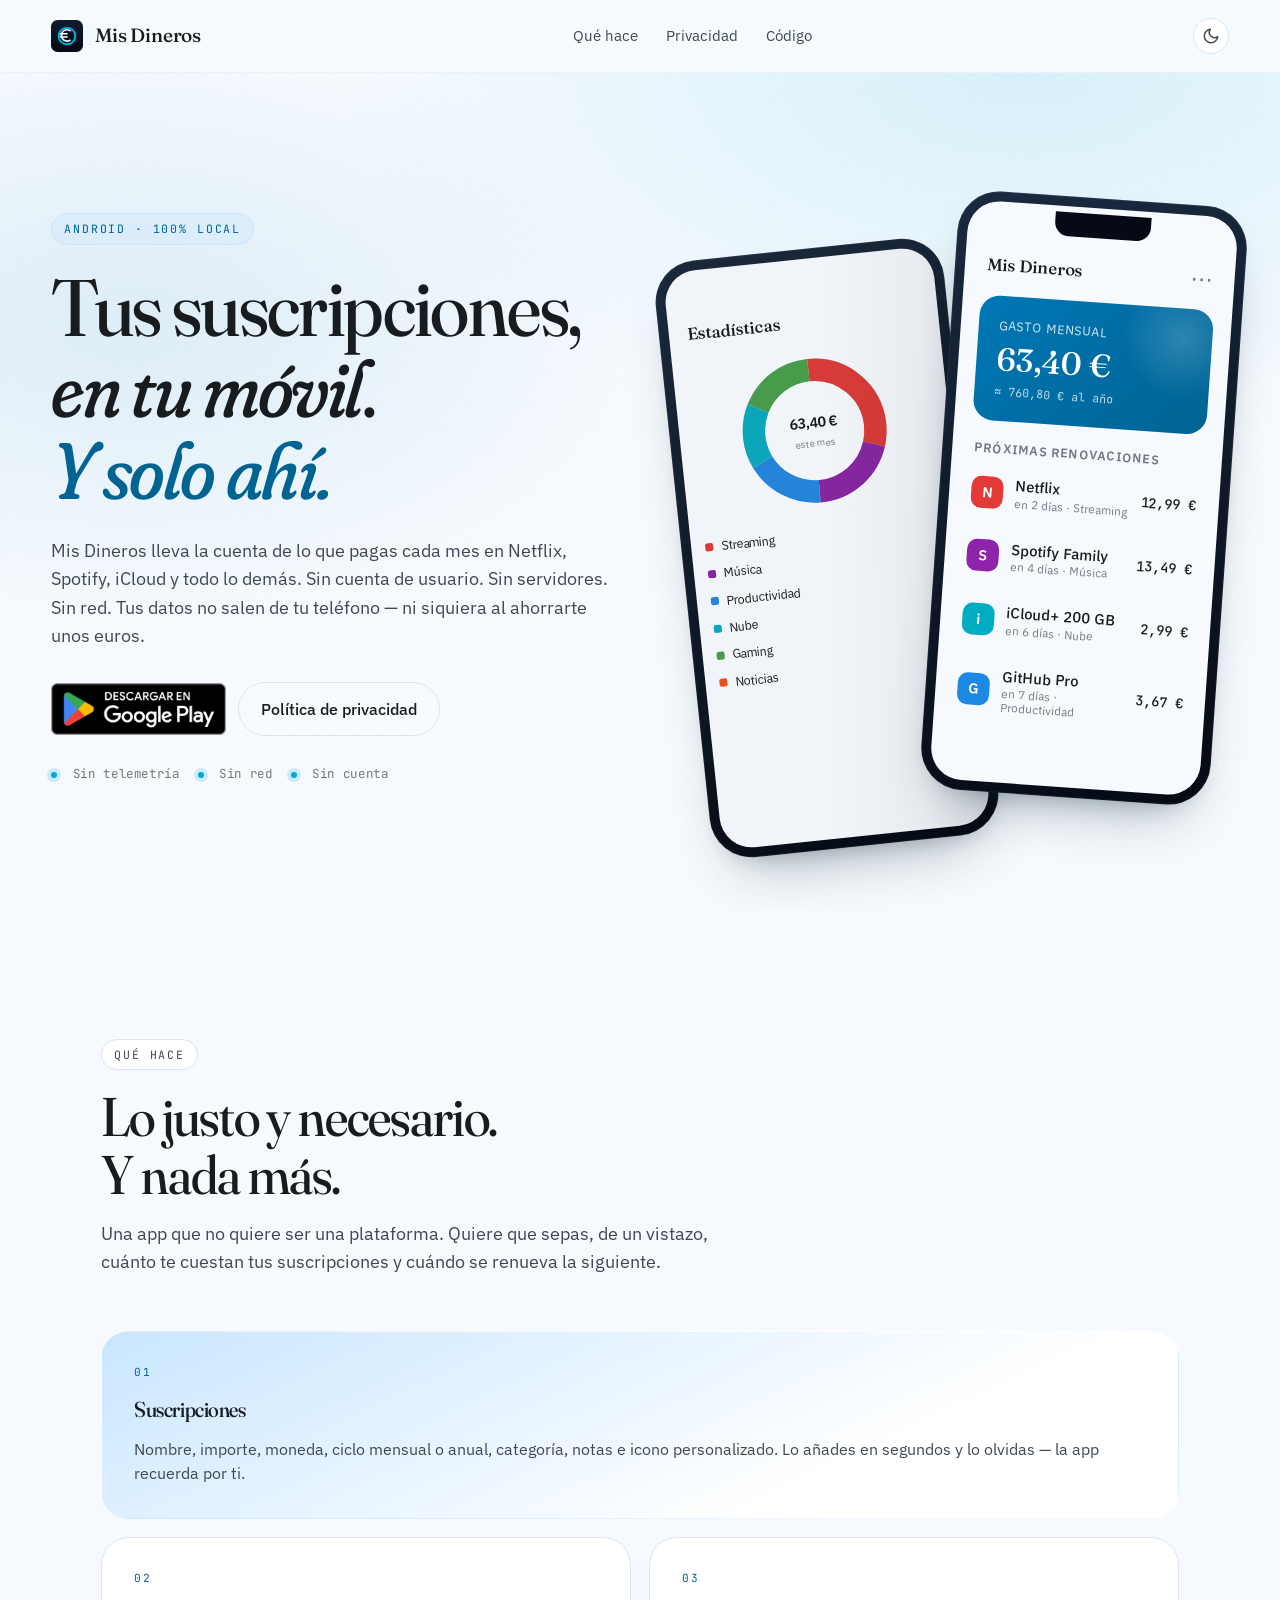
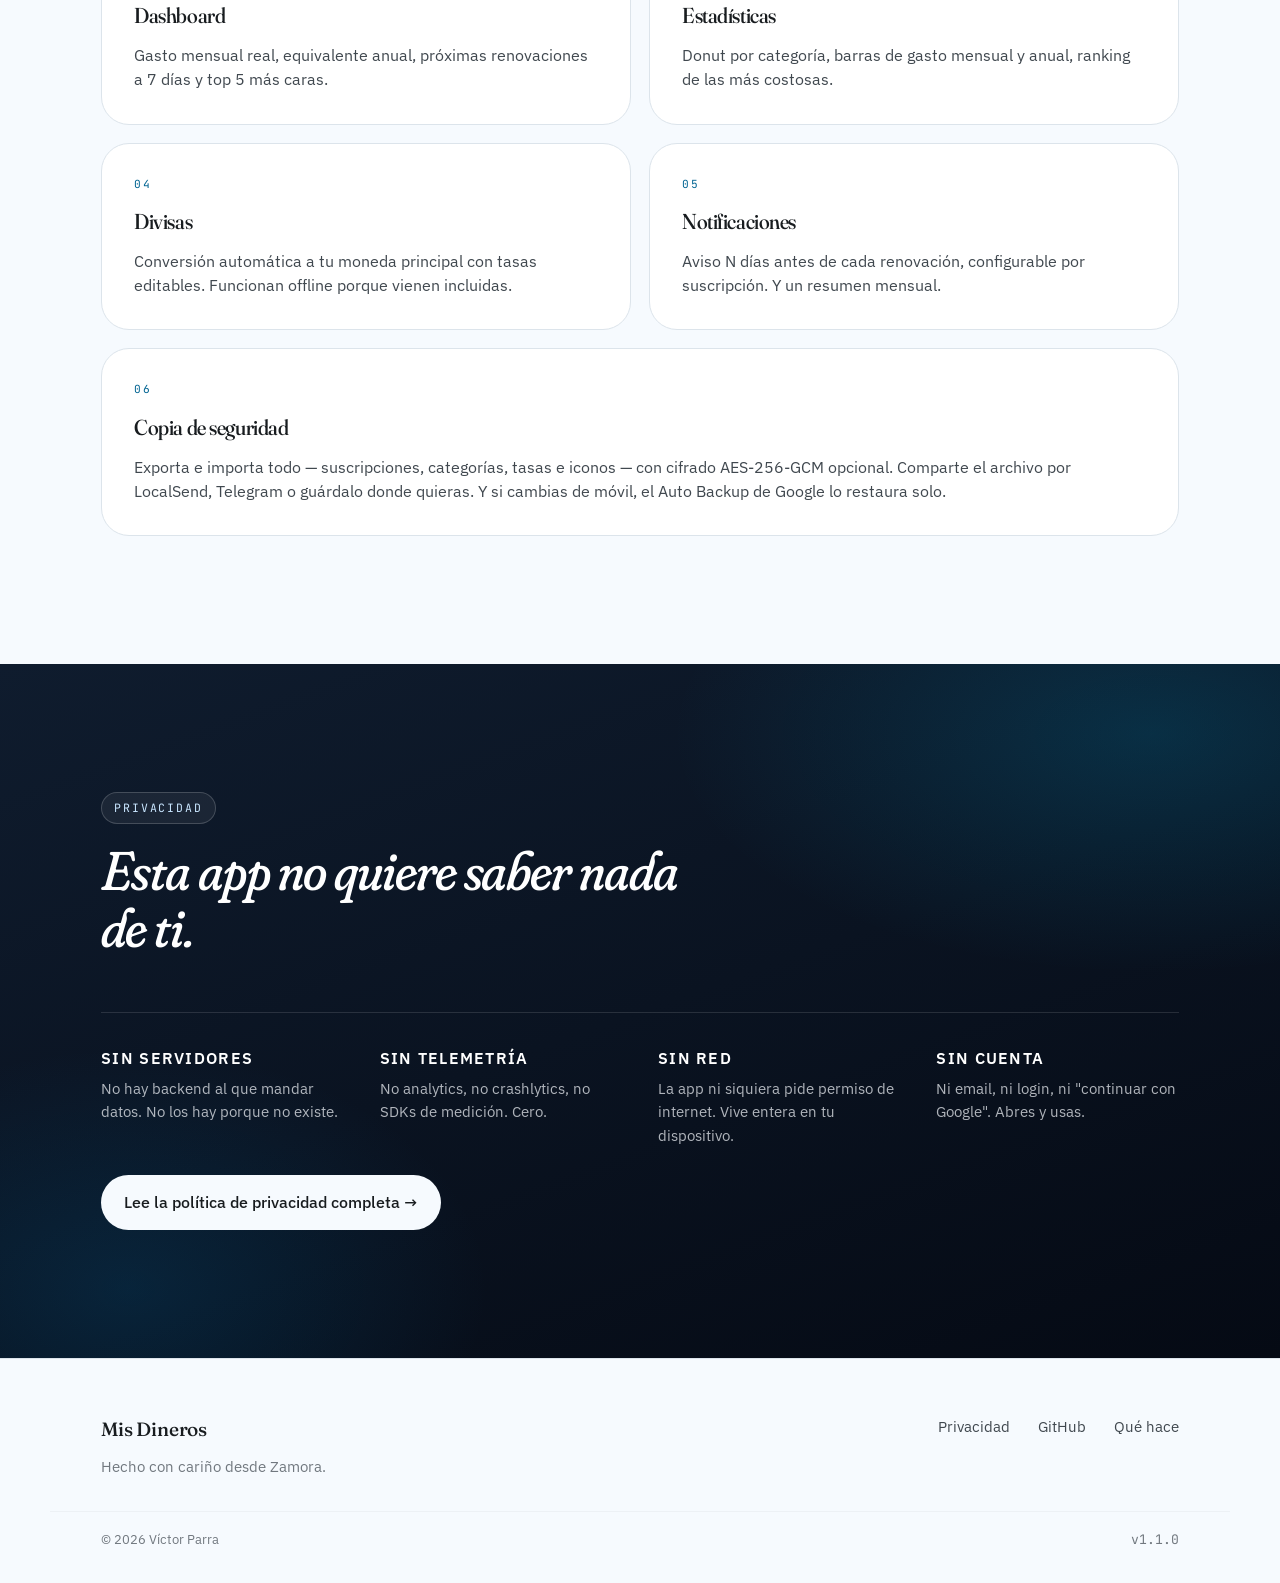
==== commit b372d1b4: "docs: actualizar README, CLAUDE.md y web con las nuevas funciones de backup - README: nueva sección " ====
--- a/docs/index.html
+++ b/docs/index.html
@@ -216,8 +216,8 @@
 
       <article class="card card--lg">
         <div class="card__num">06</div>
-        <h3>Backup en JSON</h3>
-        <p>Exportas e importas todo en un archivo JSON versionado — incluidos los iconos personalizados, embebidos en base64. Tu copia, en tu Drive, en tu USB, donde quieras.</p>
+        <h3>Copia de seguridad</h3>
+        <p>Exporta e importa todo — suscripciones, categorías, tasas e iconos — con cifrado AES-256-GCM opcional. Comparte el archivo por LocalSend, Telegram o guárdalo donde quieras. Y si cambias de móvil, el Auto Backup de Google lo restaura solo.</p>
       </article>
 
     </div>
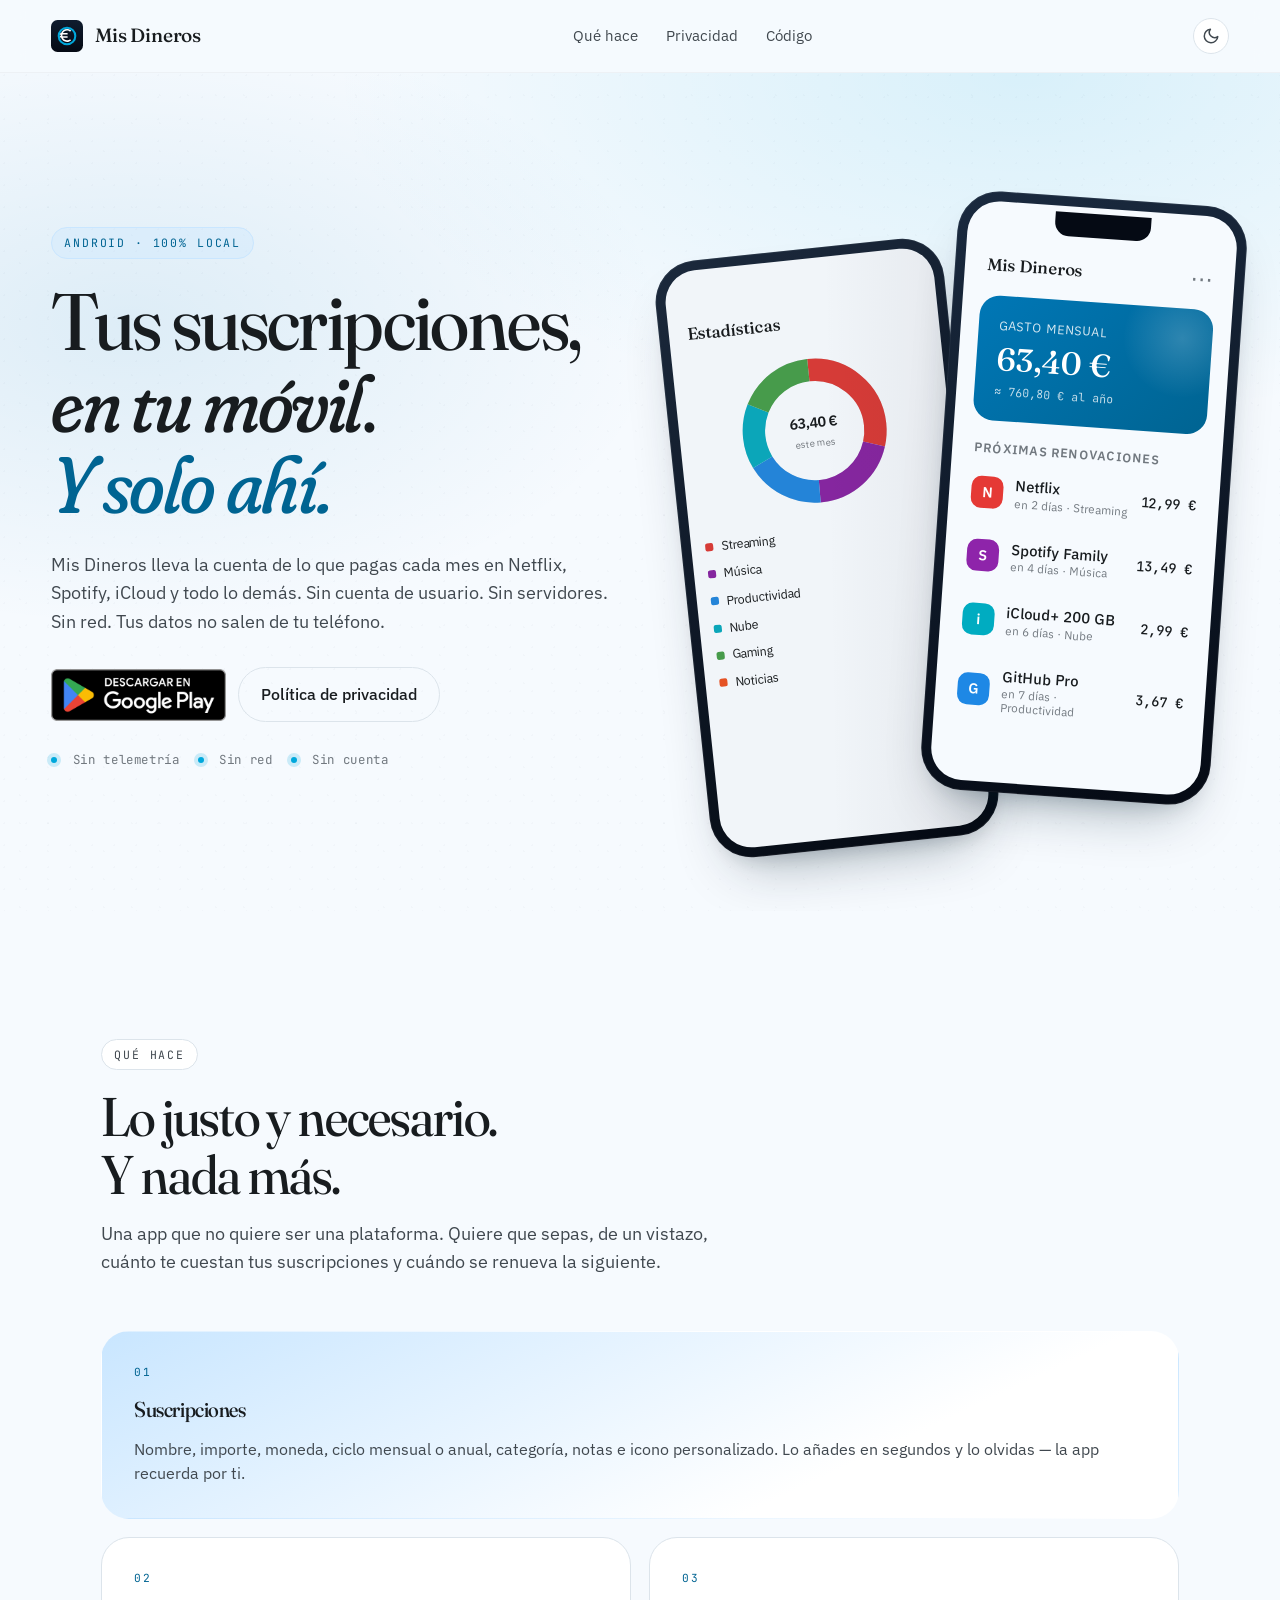
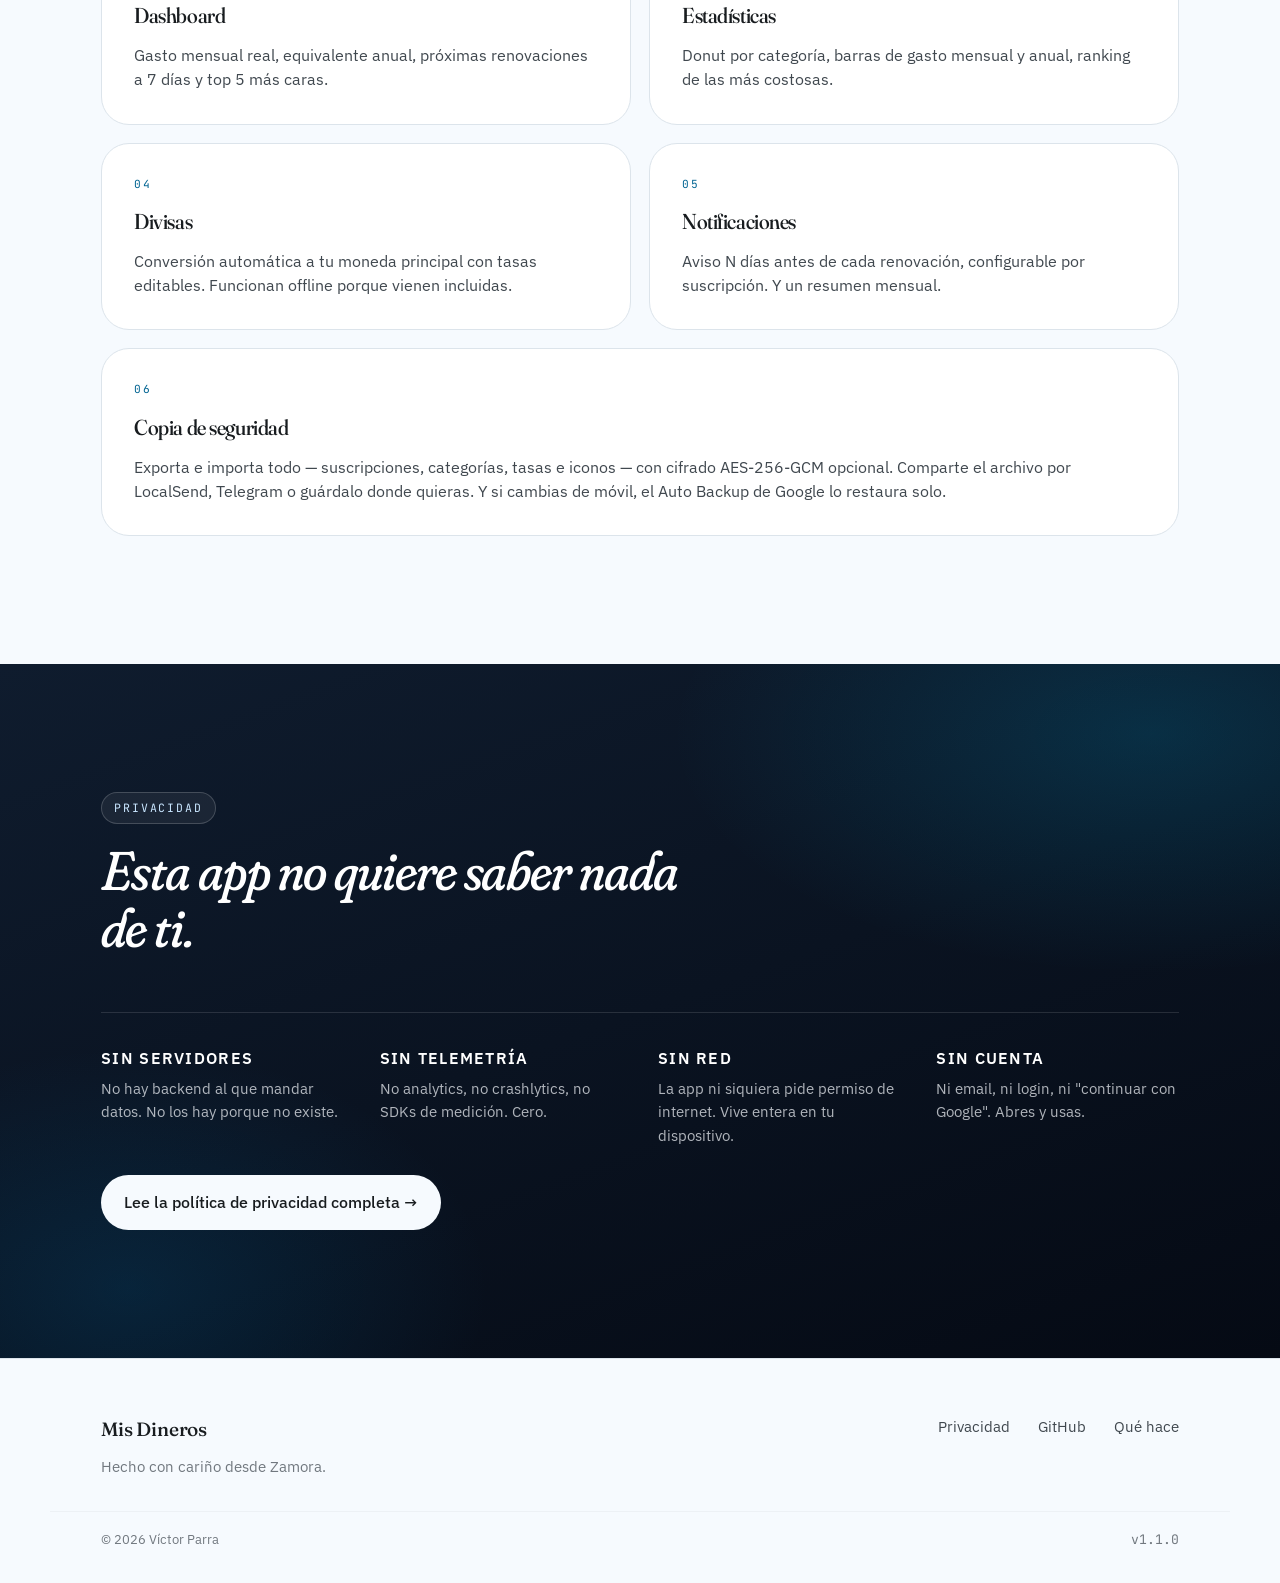
==== commit bfdf6e18: "fix(ui): Update description to be more human" ====
--- a/docs/index.html
+++ b/docs/index.html
@@ -69,7 +69,7 @@
         <p class="hero__lead">
           Mis Dineros lleva la cuenta de lo que pagas cada mes en Netflix, Spotify, iCloud
           y todo lo demás. Sin cuenta de usuario. Sin servidores. Sin red.
-          Tus datos no salen de tu teléfono — ni siquiera al ahorrarte unos euros.
+          Tus datos no salen de tu teléfono.
         </p>
         <div class="hero__ctas">
           <a class="btn-play" href="https://play.google.com/store/apps/details?id=com.parra.misdineros" target="_blank" rel="noopener" aria-label="Descargar Mis Dineros en Google Play">
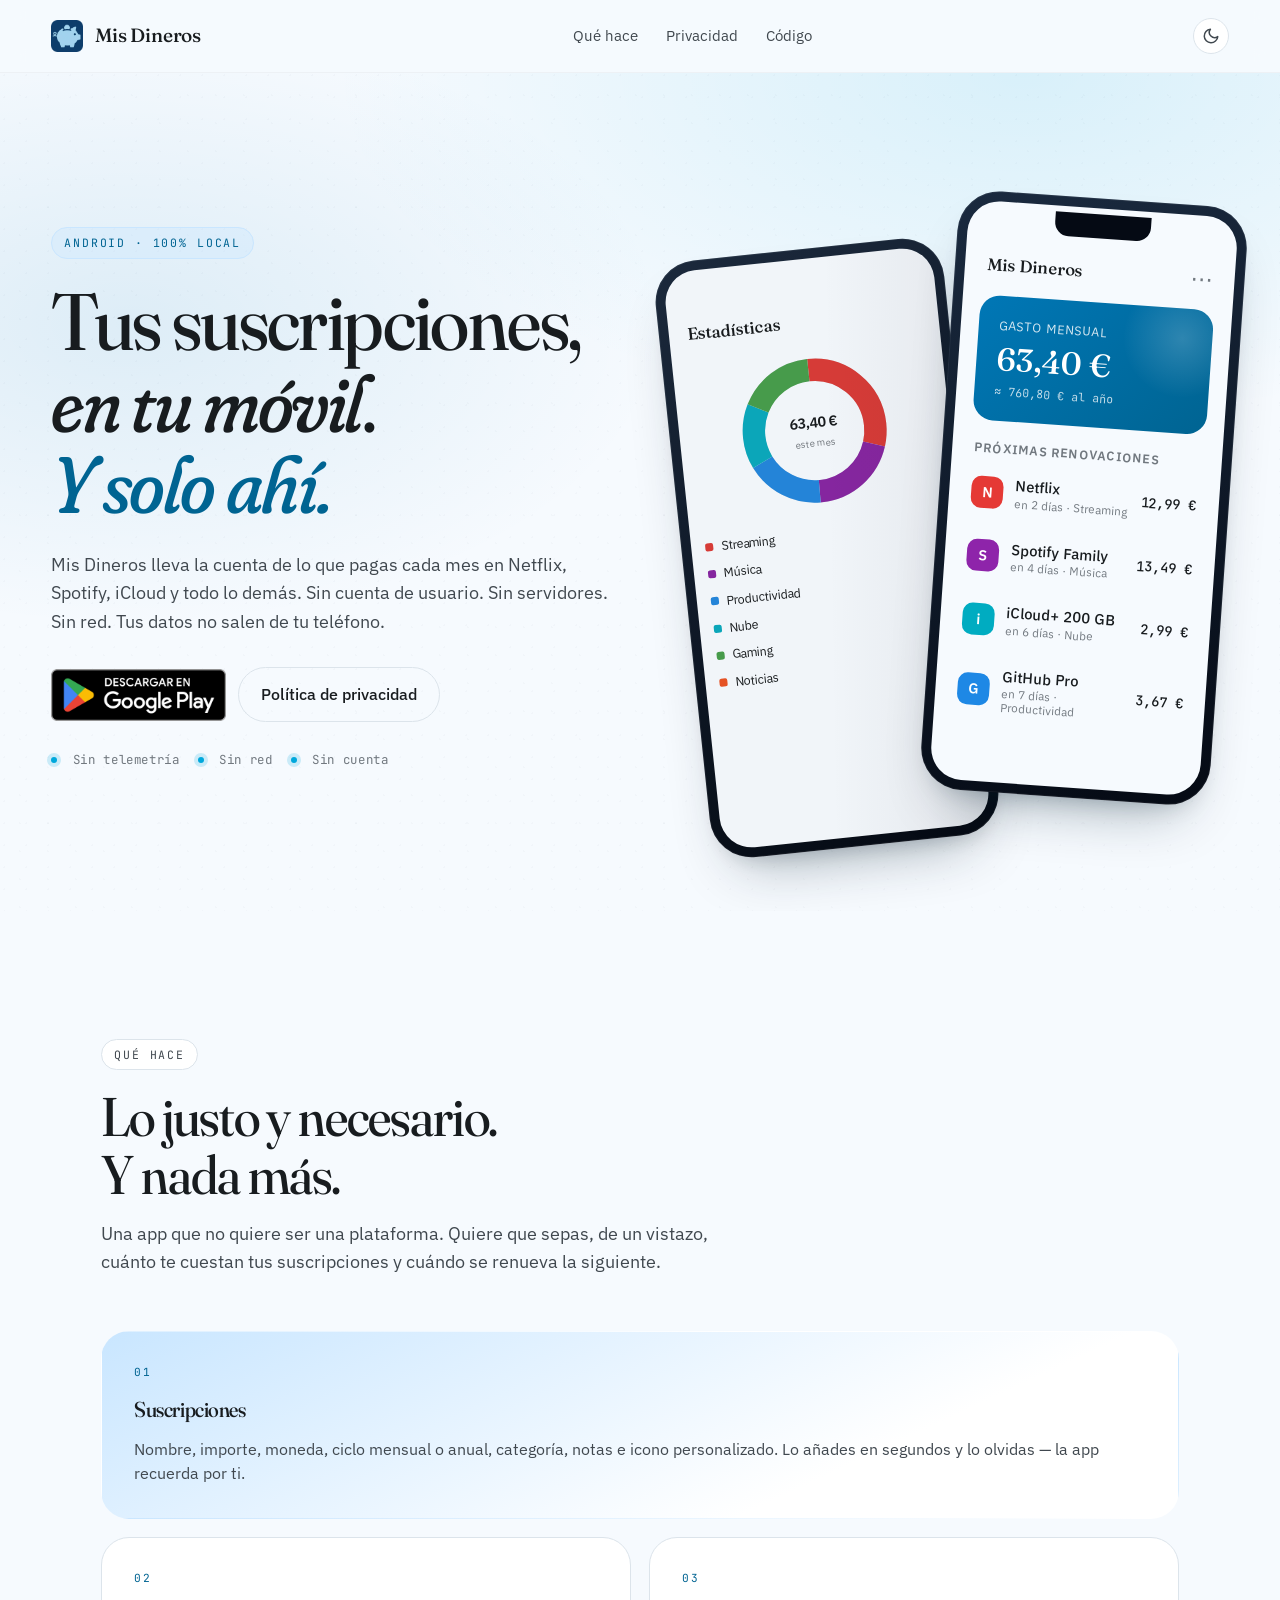
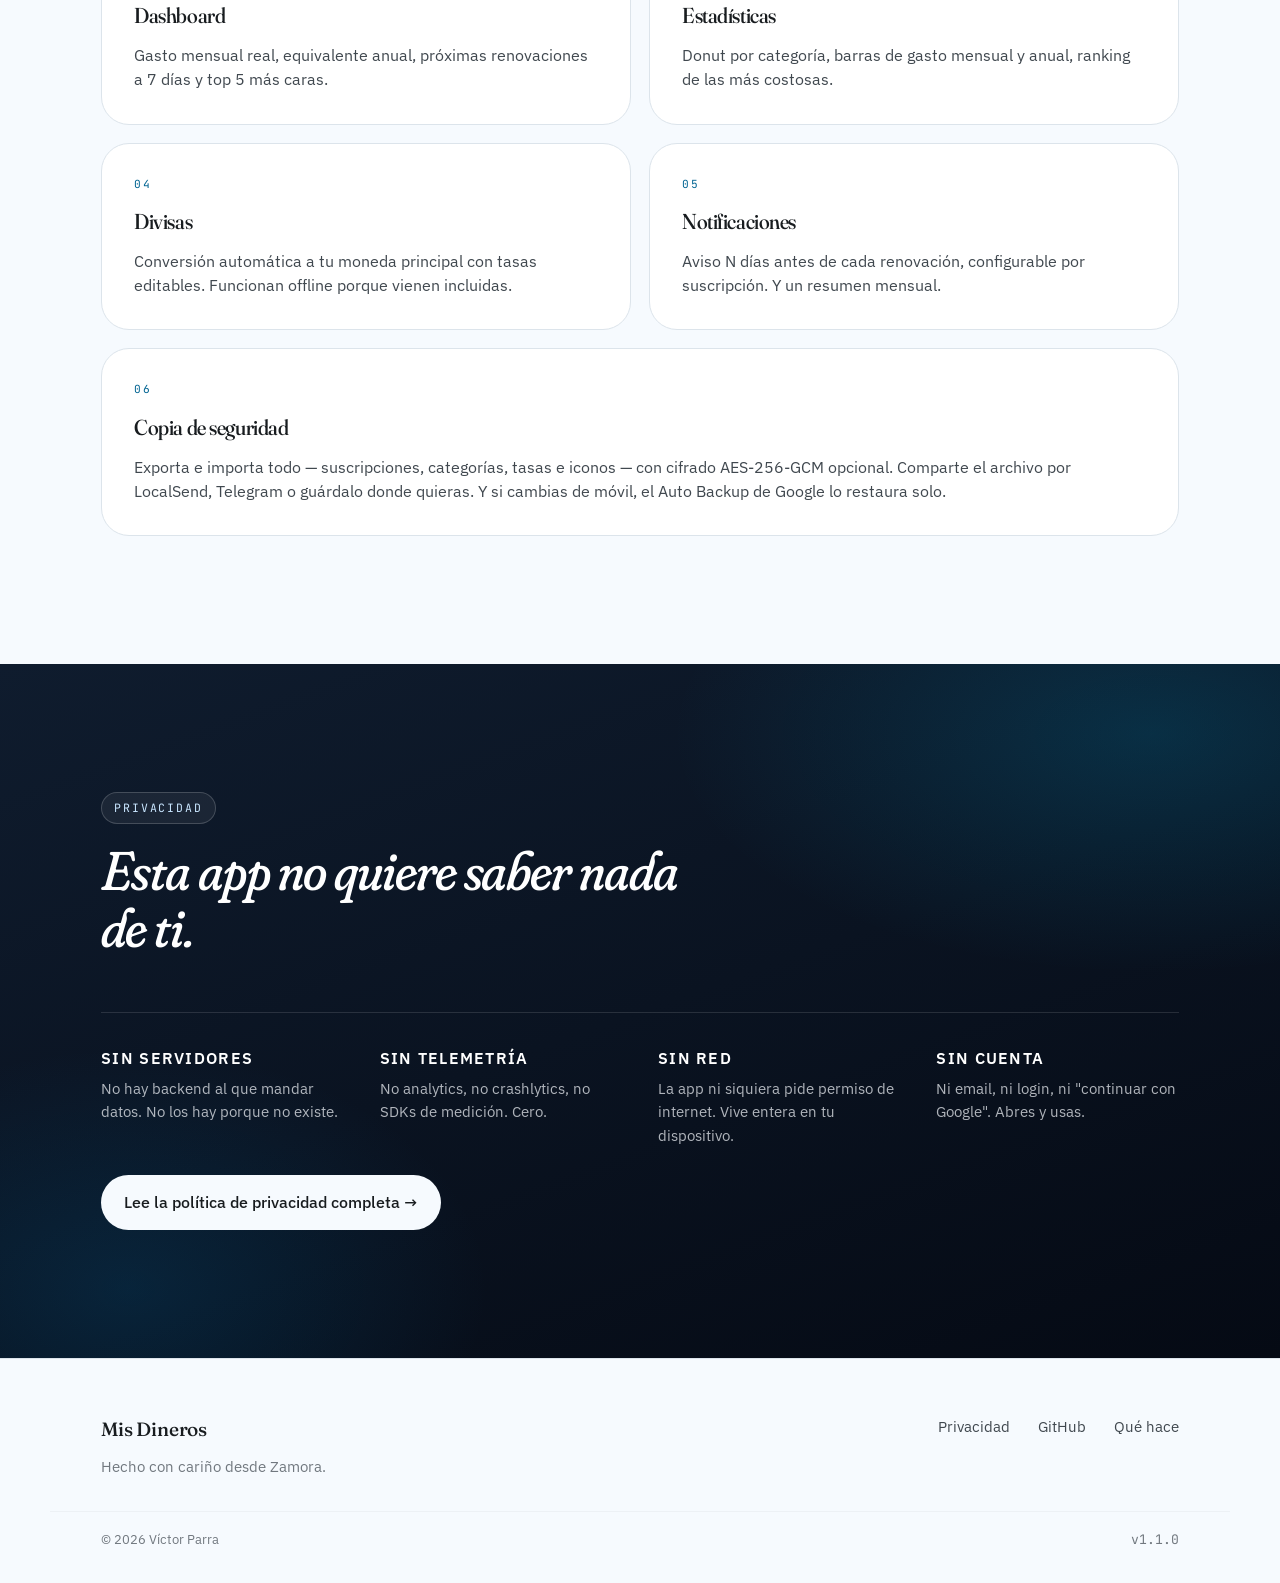
==== commit f28228df: "feat: nuevo icono de la app (hucha) en launcher, notificaciones, web y README - Adaptive icon: foreg" ====
--- a/docs/index.html
+++ b/docs/index.html
@@ -13,8 +13,10 @@
   <meta property="og:description" content="Gestor de suscripciones para Android sin servidores, sin telemetría, sin red." />
   <meta property="og:type" content="website" />
   <meta property="og:url" content="https://mis-dineros.cuzo.dev/" />
-
-  <link rel="icon" href="favicon.svg" type="image/svg+xml" />
+  <meta property="og:image" content="https://mis-dineros.cuzo.dev/icon.png" />
+
+  <link rel="icon" href="favicon.png" type="image/png" />
+  <link rel="apple-touch-icon" href="icon.png" />
   <link rel="preconnect" href="https://fonts.googleapis.com" />
   <link rel="preconnect" href="https://fonts.gstatic.com" crossorigin />
   <link href="https://fonts.googleapis.com/css2?family=Fraunces:opsz,wght,SOFT@9..144,300..900,30..100&family=IBM+Plex+Sans:wght@300;400;500;600;700&family=JetBrains+Mono:wght@400;500&display=swap" rel="stylesheet" />
@@ -26,17 +28,7 @@
   <header class="nav">
     <a class="brand" href="/">
       <span class="brand__mark" aria-hidden="true">
-        <svg viewBox="0 0 108 108" width="32" height="32">
-          <defs>
-            <linearGradient id="bgg" x1="0" y1="0" x2="0" y2="1">
-              <stop offset="0" stop-color="#0F1C2E" />
-              <stop offset="1" stop-color="#050A14" />
-            </linearGradient>
-          </defs>
-          <rect width="108" height="108" rx="22" fill="url(#bgg)" />
-          <circle cx="54" cy="54" r="28" fill="none" stroke="#00A8DC" stroke-width="7" />
-          <path fill="#FFFFFF" d="M54,30 C44.5,30 36.5,36.3 33.8,45 L30,45 L30,50 L32.8,50 C32.7,50.7 32.7,51.3 32.7,52 C32.7,52.7 32.7,53.3 32.8,54 L30,54 L30,59 L33.8,59 C36.5,67.7 44.5,74 54,74 C59.3,74 64.1,72.1 67.8,69 L64.5,64.7 C61.8,67 58.1,68.5 54,68.5 C47.9,68.5 42.7,65 40.1,60 L56,60 L56,55 L38.7,55 C38.6,54 38.6,53 38.6,52 C38.6,51 38.6,50 38.7,49 L56,49 L56,44 L40.1,44 C42.7,39 47.9,35.5 54,35.5 C58.1,35.5 61.8,37 64.5,39.3 L67.8,35 C64.1,31.9 59.3,30 54,30 Z" />
-        </svg>
+        <img src="favicon.png" width="32" height="32" alt="" />
       </span>
       <span class="brand__name">Mis Dineros</span>
     </a>
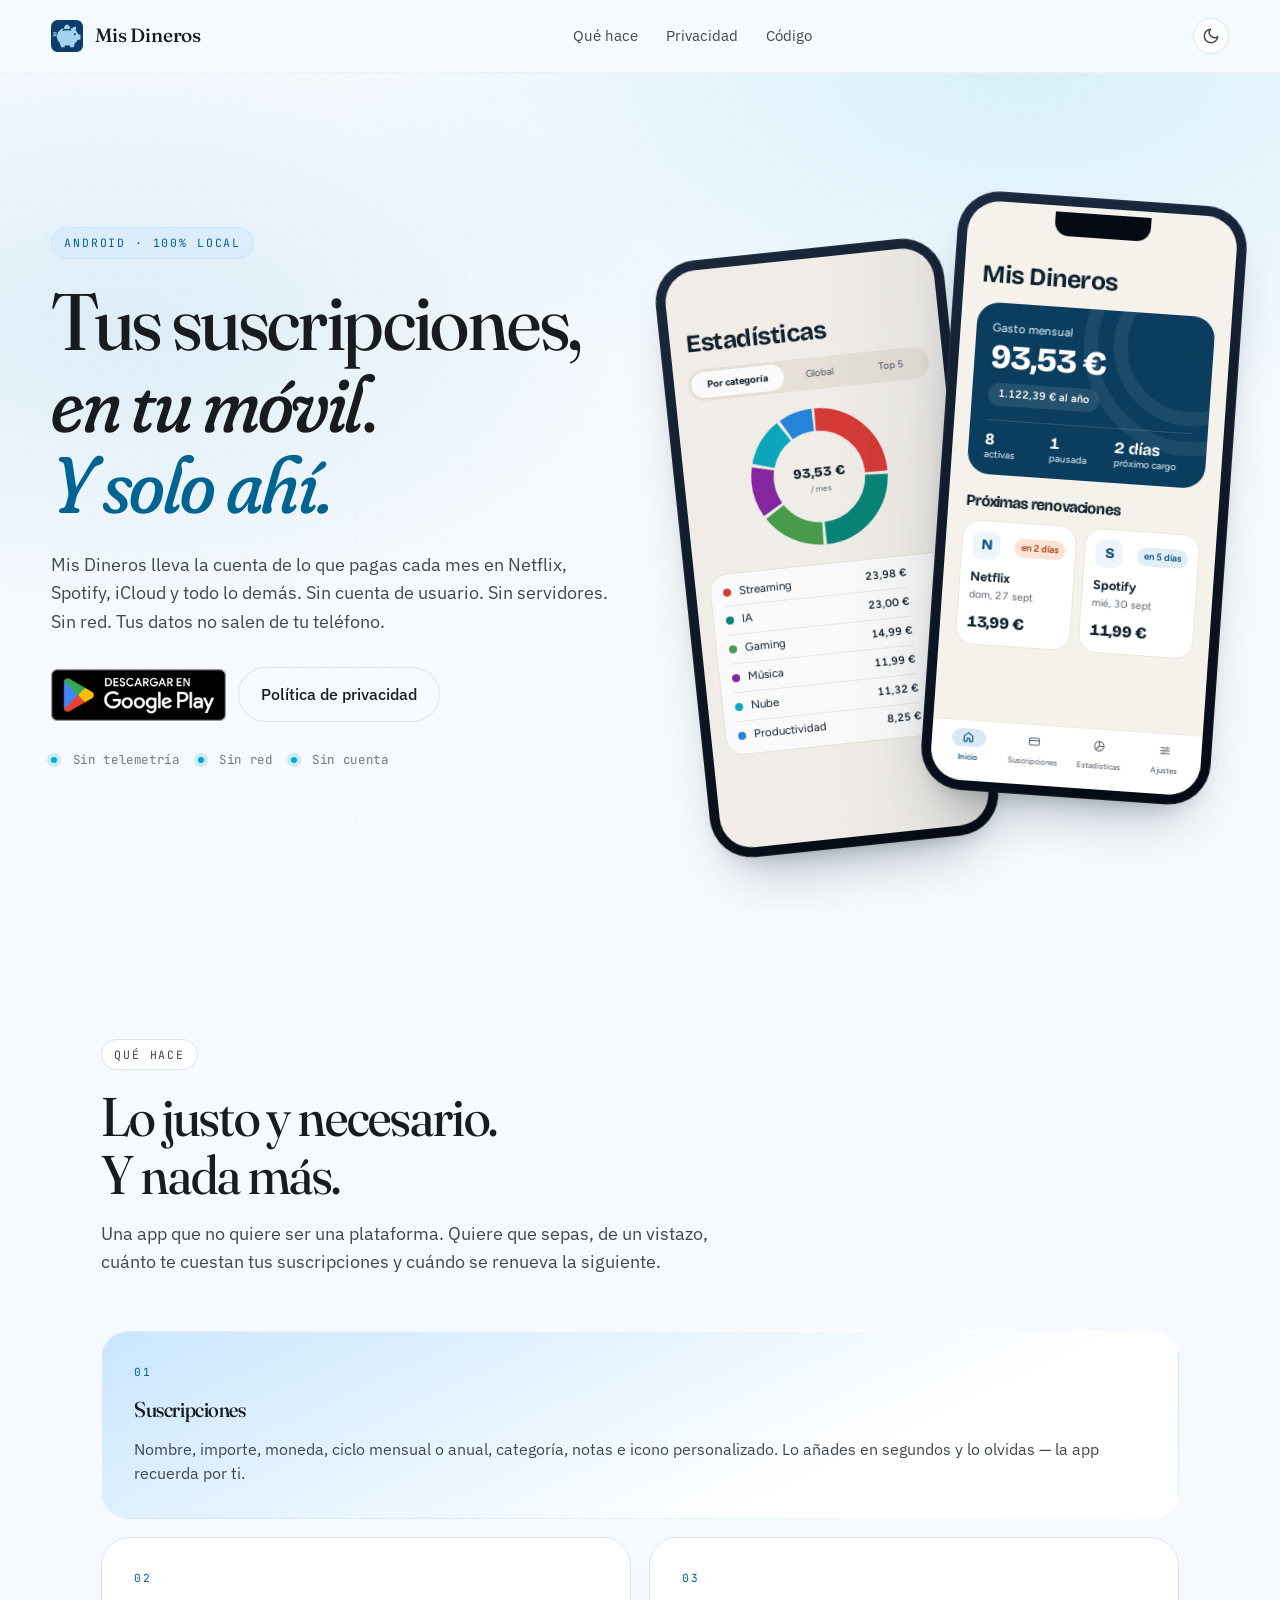
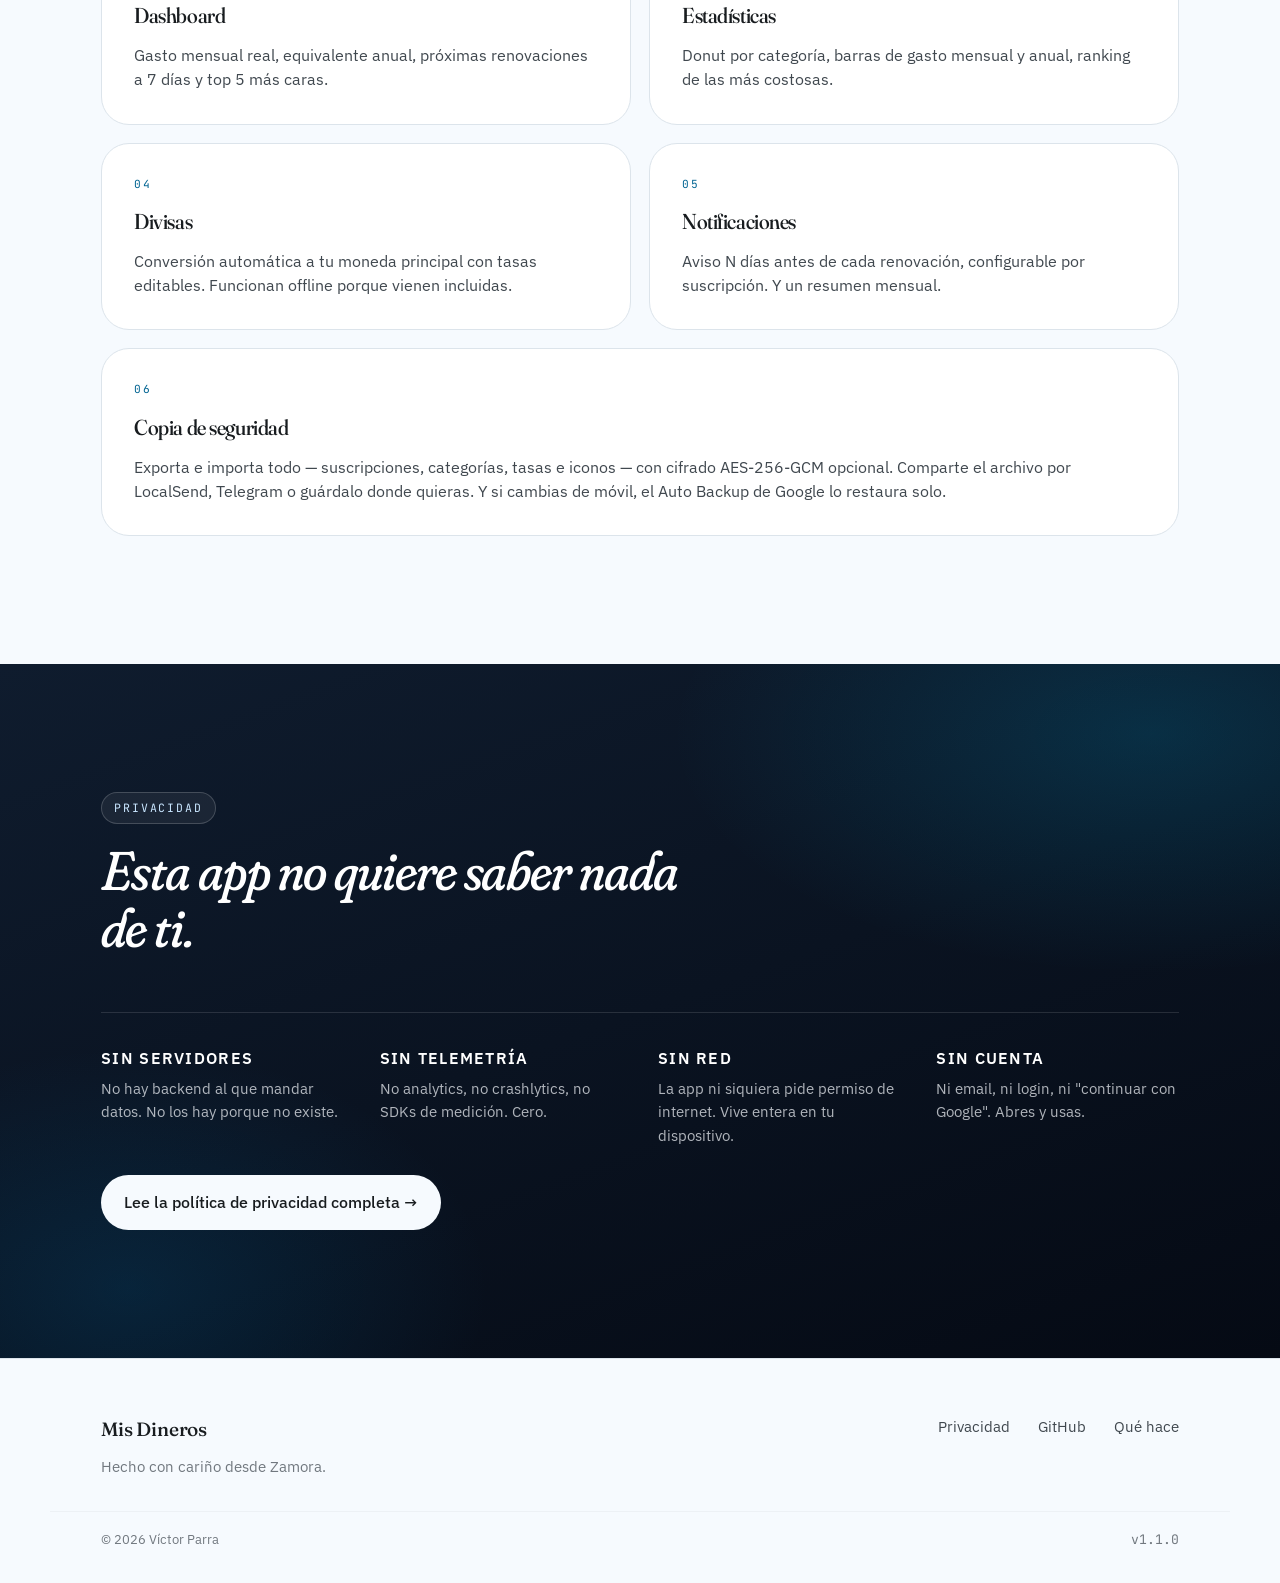
==== commit 305e7d72: "docs: mockups de la web con el estilo del rediseño Los dos teléfonos de la cabecera replican ahora I" ====
--- a/docs/index.html
+++ b/docs/index.html
@@ -19,7 +19,7 @@
   <link rel="apple-touch-icon" href="icon.png" />
   <link rel="preconnect" href="https://fonts.googleapis.com" />
   <link rel="preconnect" href="https://fonts.gstatic.com" crossorigin />
-  <link href="https://fonts.googleapis.com/css2?family=Fraunces:opsz,wght,SOFT@9..144,300..900,30..100&family=IBM+Plex+Sans:wght@300;400;500;600;700&family=JetBrains+Mono:wght@400;500&display=swap" rel="stylesheet" />
+  <link href="https://fonts.googleapis.com/css2?family=Fraunces:opsz,wght,SOFT@9..144,300..900,30..100&family=IBM+Plex+Sans:wght@300;400;500;600;700&family=JetBrains+Mono:wght@400;500&family=Bricolage+Grotesque:opsz,wght@12..96,600..800&family=Figtree:wght@400;500;600;700&display=swap" rel="stylesheet" />
   <link rel="stylesheet" href="styles.css" />
 </head>
 <body>
@@ -76,34 +76,35 @@
         </ul>
       </div>
 
-      <!-- Mockup móvil -->
+      <!-- Mockup móvil: replica las pantallas de la app (tema claro) -->
       <div class="phones" aria-label="Capturas de la app">
         <div class="phone phone--back" aria-hidden="true">
           <div class="phone__screen">
-            <!-- Stats screen -->
+            <!-- Estadísticas -->
             <div class="screen screen--stats">
-              <div class="screen__bar">
-                <span>Estadísticas</span>
+              <div class="screen__title">Estadísticas</div>
+              <div class="segmented">
+                <span class="is-on">Por categoría</span><span>Global</span><span>Top 5</span>
               </div>
               <div class="donut">
-                <svg viewBox="0 0 100 100" width="160" height="160">
-                  <circle cx="50" cy="50" r="38" fill="none" stroke="#DCE4EB" stroke-width="14" />
-                  <circle cx="50" cy="50" r="38" fill="none" stroke="#E53935" stroke-width="14" stroke-dasharray="72 239" stroke-dashoffset="0" transform="rotate(-90 50 50)" />
-                  <circle cx="50" cy="50" r="38" fill="none" stroke="#8E24AA" stroke-width="14" stroke-dasharray="48 239" stroke-dashoffset="-72" transform="rotate(-90 50 50)" />
-                  <circle cx="50" cy="50" r="38" fill="none" stroke="#1E88E5" stroke-width="14" stroke-dasharray="42 239" stroke-dashoffset="-120" transform="rotate(-90 50 50)" />
-                  <circle cx="50" cy="50" r="38" fill="none" stroke="#00ACC1" stroke-width="14" stroke-dasharray="35 239" stroke-dashoffset="-162" transform="rotate(-90 50 50)" />
-                  <circle cx="50" cy="50" r="38" fill="none" stroke="#43A047" stroke-width="14" stroke-dasharray="42 239" stroke-dashoffset="-197" transform="rotate(-90 50 50)" />
-                  <text x="50" y="48" text-anchor="middle" font-size="9" font-weight="600" fill="#181C1F">63,40 €</text>
-                  <text x="50" y="60" text-anchor="middle" font-size="6" fill="#71787F">este mes</text>
+                <svg viewBox="0 0 100 100" width="150" height="150">
+                  <circle cx="50" cy="50" r="38" fill="none" stroke="#E53935" stroke-width="15" stroke-dasharray="59.2 179.5" stroke-dashoffset="-1.0" transform="rotate(-90 50 50)" />
+                  <circle cx="50" cy="50" r="38" fill="none" stroke="#00897B" stroke-width="15" stroke-dasharray="56.7 182.0" stroke-dashoffset="-62.2" transform="rotate(-90 50 50)" />
+                  <circle cx="50" cy="50" r="38" fill="none" stroke="#43A047" stroke-width="15" stroke-dasharray="36.3 202.5" stroke-dashoffset="-120.9" transform="rotate(-90 50 50)" />
+                  <circle cx="50" cy="50" r="38" fill="none" stroke="#8E24AA" stroke-width="15" stroke-dasharray="28.6 210.2" stroke-dashoffset="-159.2" transform="rotate(-90 50 50)" />
+                  <circle cx="50" cy="50" r="38" fill="none" stroke="#00ACC1" stroke-width="15" stroke-dasharray="26.9 211.9" stroke-dashoffset="-189.8" transform="rotate(-90 50 50)" />
+                  <circle cx="50" cy="50" r="38" fill="none" stroke="#1E88E5" stroke-width="15" stroke-dasharray="19.1 219.7" stroke-dashoffset="-218.7" transform="rotate(-90 50 50)" />
+                  <text x="50" y="50" text-anchor="middle" class="donut__value">93,53 €</text>
+                  <text x="50" y="60" text-anchor="middle" class="donut__sub">/ mes</text>
                 </svg>
               </div>
               <ul class="legend">
-                <li><i style="background:#E53935"></i><span>Streaming</span></li>
-                <li><i style="background:#8E24AA"></i><span>Música</span></li>
-                <li><i style="background:#1E88E5"></i><span>Productividad</span></li>
-                <li><i style="background:#00ACC1"></i><span>Nube</span></li>
-                <li><i style="background:#43A047"></i><span>Gaming</span></li>
-                <li><i style="background:#F4511E"></i><span>Noticias</span></li>
+                <li><i style="background:#E53935"></i><span>Streaming</span><b>23,98 €</b></li>
+                <li><i style="background:#00897B"></i><span>IA</span><b>23,00 €</b></li>
+                <li><i style="background:#43A047"></i><span>Gaming</span><b>14,99 €</b></li>
+                <li><i style="background:#8E24AA"></i><span>Música</span><b>11,99 €</b></li>
+                <li><i style="background:#00ACC1"></i><span>Nube</span><b>11,32 €</b></li>
+                <li><i style="background:#1E88E5"></i><span>Productividad</span><b>8,25 €</b></li>
               </ul>
             </div>
           </div>
@@ -112,53 +113,50 @@
         <div class="phone phone--front">
           <div class="phone__notch" aria-hidden="true"></div>
           <div class="phone__screen">
-            <!-- Dashboard screen -->
+            <!-- Inicio -->
             <div class="screen screen--dash">
-              <div class="screen__bar">
-                <span>Mis Dineros</span>
-                <span class="screen__bar-icon" aria-hidden="true">⋯</span>
-              </div>
+              <div class="screen__title">Mis Dineros</div>
 
               <div class="kpi">
                 <span class="kpi__label">Gasto mensual</span>
-                <span class="kpi__value">63,40 €</span>
-                <span class="kpi__sub">≈ 760,80 € al año</span>
+                <span class="kpi__value">93,53 €</span>
+                <span class="kpi__sub">1.122,39 € al año</span>
+                <div class="kpi__stats">
+                  <div><b>8</b><span>activas</span></div>
+                  <div><b>1</b><span>pausada</span></div>
+                  <div><b>2 días</b><span>próximo cargo</span></div>
+                </div>
               </div>
 
               <h3 class="screen__h">Próximas renovaciones</h3>
 
-              <div class="row">
-                <div class="row__icon" style="background:#E53935">N</div>
-                <div class="row__main">
-                  <span class="row__title">Netflix</span>
-                  <span class="row__sub">en 2 días · Streaming</span>
+              <div class="renewals">
+                <div class="renewal">
+                  <div class="renewal__top">
+                    <span class="tile">N</span>
+                    <span class="pill pill--urgent">en 2 días</span>
+                  </div>
+                  <span class="renewal__name">Netflix</span>
+                  <span class="renewal__date">dom, 27 sept</span>
+                  <span class="renewal__amt">13,99 €</span>
                 </div>
-                <span class="row__amt">12,99 €</span>
+                <div class="renewal">
+                  <div class="renewal__top">
+                    <span class="tile">S</span>
+                    <span class="pill">en 5 días</span>
+                  </div>
+                  <span class="renewal__name">Spotify</span>
+                  <span class="renewal__date">mié, 30 sept</span>
+                  <span class="renewal__amt">11,99 €</span>
+                </div>
               </div>
-              <div class="row">
-                <div class="row__icon" style="background:#8E24AA">S</div>
-                <div class="row__main">
-                  <span class="row__title">Spotify Family</span>
-                  <span class="row__sub">en 4 días · Música</span>
-                </div>
-                <span class="row__amt">13,49 €</span>
-              </div>
-              <div class="row">
-                <div class="row__icon" style="background:#00ACC1">i</div>
-                <div class="row__main">
-                  <span class="row__title">iCloud+ 200 GB</span>
-                  <span class="row__sub">en 6 días · Nube</span>
-                </div>
-                <span class="row__amt">2,99 €</span>
-              </div>
-              <div class="row">
-                <div class="row__icon" style="background:#1E88E5">G</div>
-                <div class="row__main">
-                  <span class="row__title">GitHub Pro</span>
-                  <span class="row__sub">en 7 días · Productividad</span>
-                </div>
-                <span class="row__amt">3,67 €</span>
-              </div>
+
+              <nav class="tabbar" aria-hidden="true">
+                <span class="is-on"><i><svg viewBox="0 0 24 24"><path d="M4 10.5 12 4l8 6.5V20h-5.5v-5.5h-5V20H4z"/></svg></i>Inicio</span>
+                <span><i><svg viewBox="0 0 24 24"><rect x="3" y="5.5" width="18" height="13" rx="2"/><path d="M3 10h18"/></svg></i>Suscripciones</span>
+                <span><i><svg viewBox="0 0 24 24"><circle cx="12" cy="12" r="8.5"/><path d="M12 3.5V12h8.5M12 12l-6 6"/></svg></i>Estadísticas</span>
+                <span><i><svg viewBox="0 0 24 24"><path d="M4 7h9M17 7h3M4 17h3M11 17h9M4 12h5M13 12h7"/><path d="M15 5v4M9 15v4M11 10v4"/></svg></i>Ajustes</span>
+              </nav>
             </div>
           </div>
         </div>
--- a/docs/styles.css
+++ b/docs/styles.css
@@ -1,7 +1,8 @@
 /* ──────────────────────────────────────────────────────────────────────────
    Mis Dineros — landing
    Paleta: Pantone Blue Snorkel #0077B6 (idéntica a la app Android)
-   Fonts:  Fraunces (display), IBM Plex Sans (body), JetBrains Mono (detalle)
+   Fonts:  Fraunces (display), IBM Plex Sans (body), JetBrains Mono (detalle);
+           los mockups usan las de la app: Bricolage Grotesque + Figtree
    ────────────────────────────────────────────────────────────────────────── */
 
 :root {
@@ -364,99 +365,170 @@
 }
 .phone__screen {
   width: 100%; height: 100%;
-  background: #F6FAFE;
-  color: #181C1F;
+  background: #F5F2EC;
+  color: #10212E;
   border-radius: 32px;
   overflow: hidden;
   position: relative;
+  font-family: var(--app-sans);
   /* Variables locales para que las pantallas no hereden los tokens del dark mode.
-     Los mockups representan una captura real de la app, que en estas vistas
-     usa el tema claro de Material — así el visitante reconoce el UI tal cual. */
-  --ink: #181C1F;
-  --ink-soft: #40484F;
-  --ink-mute: #71787F;
-  --line: #DCE4EB;
-  --paper: #F6FAFE;
-  --snorkel-deep: #006492;
-  --snorkel-soft: #C9E6FF;
-}
-
-/* Pantallas — replican el aspecto de Material 3 con la paleta de la app */
+     Los mockups representan una captura real de la app en tema claro (colores de
+     md_theme_light_* y LightExtendedColors), así el visitante reconoce el UI. */
+  --ink: #10212E;
+  --ink-soft: #5B6670;
+  --ink-mute: #7A8288;
+  --app-hero: #0A3D5E;
+  --app-hero-muted: #CFE3F0;
+  --app-card: #FFFFFF;
+  --app-card-border: #ECE6DB;
+  --app-divider: #F0EBE2;
+  --app-track: #EAE4D9;
+  --app-tile: #EEF5FA;
+  --app-on-tile: #0A4F7A;
+  --app-urgent: #FBE3D6;
+  --app-on-urgent: #A63E14;
+  --app-soon: #E1EEF6;
+  --app-display: "Bricolage Grotesque", var(--sans);
+  --app-sans: "Figtree", var(--sans);
+  font-variant-numeric: tabular-nums;
+}
+
+/* Pantallas — replican el rediseño de la app (Bricolage Grotesque + Figtree) */
 .screen {
-  height: 100%; padding: 50px 18px 18px;
-  display: flex; flex-direction: column; gap: 14px;
-}
-.screen__bar {
-  display: flex; justify-content: space-between; align-items: center;
-  font-family: var(--serif); font-weight: 500; font-size: 1.05rem;
-  color: var(--ink); padding: 0 4px 4px;
-}
-.screen__bar-icon { font-size: 1.4rem; color: var(--ink-mute); line-height: 0; }
+  height: 100%; padding: 46px 16px 0;
+  display: flex; flex-direction: column; gap: 12px;
+  position: relative;
+}
+.screen__title {
+  font-family: var(--app-display); font-weight: 700; font-size: 1.55rem;
+  letter-spacing: -0.02em; line-height: 1.1;
+  color: var(--ink); padding: 14px 2px 2px;
+}
 .screen__h {
-  font-family: var(--sans);
-  font-size: 0.78rem;
-  text-transform: uppercase;
-  letter-spacing: 0.1em;
-  color: var(--ink-mute);
-  margin: 6px 0 -2px 4px;
-  font-weight: 600;
-}
-
-/* Dashboard KPI */
+  font-family: var(--app-display);
+  font-size: 0.98rem; font-weight: 700; letter-spacing: -0.01em;
+  color: var(--ink);
+  margin: 6px 2px -2px;
+}
+
+/* Tarjeta héroe del resumen */
 .kpi {
-  background: linear-gradient(135deg, var(--snorkel) 0%, var(--snorkel-deep) 100%);
+  background: var(--app-hero);
   color: #fff;
-  border-radius: 20px;
-  padding: 20px;
-  display: flex; flex-direction: column; gap: 4px;
+  border-radius: 22px;
+  padding: 16px 16px 14px;
+  display: flex; flex-direction: column; gap: 2px;
   position: relative; overflow: hidden;
 }
+.kpi > * { position: relative; z-index: 1; }
 .kpi::after {
-  content: ""; position: absolute; right: -30px; top: -30px;
-  width: 120px; height: 120px; border-radius: 50%;
-  background: radial-gradient(circle, rgba(255,255,255,0.18), transparent 70%);
-}
-.kpi__label { font-size: 0.78rem; opacity: 0.85; text-transform: uppercase; letter-spacing: 0.08em; }
-.kpi__value { font-family: var(--serif); font-size: 2rem; font-weight: 500; line-height: 1; margin-top: 4px; }
-.kpi__sub { font-family: var(--mono); font-size: 0.72rem; opacity: 0.75; margin-top: 4px; }
-
-/* Filas de suscripción */
-.row {
-  display: grid;
-  grid-template-columns: 32px 1fr auto;
-  gap: 12px;
-  align-items: center;
-  padding: 8px 4px;
-}
-.row__icon {
-  width: 32px; height: 32px; border-radius: 10px;
-  color: #fff; font-weight: 600; font-size: 0.9rem;
+  /* Anillos decorativos de la esquina, como en la app */
+  content: ""; position: absolute; right: -58px; top: -48px;
+  width: 130px; height: 130px; border-radius: 50%;
+  border: 14px solid rgba(255,255,255,0.07);
+  box-shadow: 0 0 0 16px rgba(10,61,94,1), 0 0 0 30px rgba(255,255,255,0.07);
+}
+.kpi__label { font-size: 0.74rem; font-weight: 500; color: var(--app-hero-muted); position: relative; }
+.kpi__value {
+  font-family: var(--app-display); font-size: 2.1rem; font-weight: 800;
+  letter-spacing: -0.03em; line-height: 1.05; position: relative;
+}
+.kpi__sub {
+  align-self: flex-start; margin-top: 6px; position: relative;
+  font-size: 0.68rem; font-weight: 600;
+  background: rgba(255,255,255,0.1); border-radius: 999px; padding: 3px 10px;
+}
+.kpi__stats {
+  display: grid; grid-template-columns: 1fr 1fr 1.3fr; gap: 6px;
+  margin-top: 12px; padding-top: 10px;
+  border-top: 1px solid rgba(255,255,255,0.14);
+  position: relative;
+}
+.kpi__stats div { display: flex; flex-direction: column; line-height: 1.15; }
+.kpi__stats b { font-family: var(--app-display); font-size: 1rem; font-weight: 700; }
+.kpi__stats span { font-size: 0.62rem; font-weight: 500; color: var(--app-hero-muted); }
+
+/* Próximas renovaciones */
+.renewals { display: grid; grid-template-columns: 1fr 1fr; gap: 8px; }
+.renewal {
+  background: var(--app-card);
+  border: 1px solid var(--app-card-border);
+  border-radius: 18px;
+  padding: 10px;
+  display: flex; flex-direction: column;
+}
+.renewal__top { display: flex; justify-content: space-between; align-items: center; margin-bottom: 8px; }
+.tile {
+  width: 28px; height: 28px; border-radius: 9px;
+  background: var(--app-tile); color: var(--app-on-tile);
+  font-family: var(--app-display); font-weight: 800; font-size: 0.9rem;
   display: grid; place-items: center;
 }
-.row__main { display: flex; flex-direction: column; line-height: 1.2; }
-.row__title { font-size: 0.92rem; font-weight: 500; color: var(--ink); }
-.row__sub { font-size: 0.72rem; color: var(--ink-mute); margin-top: 2px; }
-.row__amt { font-family: var(--mono); font-size: 0.85rem; font-weight: 500; color: var(--ink); }
-
-/* Stats screen */
-.screen--stats { gap: 8px; padding-left: 14px; padding-right: 14px; }
-.donut { align-self: center; padding: 4px 0; }
-.legend { list-style: none; margin: 0; padding: 0; display: flex; flex-direction: column; gap: 2px; }
+.pill {
+  font-size: 0.6rem; font-weight: 600; white-space: nowrap;
+  background: var(--app-soon); color: var(--app-on-tile);
+  border-radius: 999px; padding: 2px 7px;
+}
+.pill--urgent { background: var(--app-urgent); color: var(--app-on-urgent); }
+.renewal__name { font-size: 0.8rem; font-weight: 700; color: var(--ink); }
+.renewal__date { font-size: 0.66rem; color: var(--ink-soft); }
+.renewal__amt {
+  font-family: var(--app-display); font-size: 1rem; font-weight: 800;
+  letter-spacing: -0.02em; margin-top: 6px; color: var(--ink);
+}
+
+/* Barra de navegación inferior */
+.tabbar {
+  position: absolute; left: 0; right: 0; bottom: 0;
+  display: grid; grid-template-columns: repeat(4, 1fr);
+  background: var(--app-card); border-top: 1px solid var(--app-divider);
+  padding: 8px 4px 18px;
+}
+.tabbar span {
+  display: flex; flex-direction: column; align-items: center; gap: 4px;
+  font-size: 0.5rem; font-weight: 500; color: var(--ink-soft);
+}
+.tabbar i {
+  width: 34px; height: 18px; border-radius: 999px;
+  display: grid; place-items: center;
+}
+.tabbar svg {
+  width: 13px; height: 13px;
+  fill: none; stroke: currentColor; stroke-width: 2; stroke-linecap: round; stroke-linejoin: round;
+}
+.tabbar .is-on { color: var(--app-on-tile); font-weight: 600; }
+.tabbar .is-on i { background: #D6E9F5; }
+
+/* Estadísticas */
+.screen--stats { gap: 10px; padding-left: 14px; padding-right: 14px; }
+.segmented {
+  display: grid; grid-template-columns: 1.3fr 1fr 1fr;
+  background: var(--app-track); border-radius: 999px; padding: 3px;
+}
+.segmented span {
+  text-align: center; font-size: 0.62rem; font-weight: 500;
+  color: var(--ink-soft); padding: 5px 0; border-radius: 999px;
+}
+.segmented .is-on { background: var(--app-card); color: var(--ink); font-weight: 700; }
+.donut { align-self: center; padding: 2px 0; }
+.donut__value { font-family: var(--app-display); font-size: 9px; font-weight: 800; fill: #10212E; }
+.donut__sub { font-family: var(--app-sans); font-size: 5.5px; fill: #5B6670; }
+.legend {
+  list-style: none; margin: 0; padding: 4px 12px;
+  background: var(--app-card); border: 1px solid var(--app-card-border); border-radius: 18px;
+  display: flex; flex-direction: column;
+}
 .legend li {
-  display: flex; align-items: baseline; gap: 8px;
-  font-size: 0.78rem; color: var(--ink); padding: 3px 0;
-}
-.legend i {
-  width: 8px; height: 8px; border-radius: 2px;
-  flex-shrink: 0; align-self: center;
-}
-.legend span { flex-shrink: 0; }
-.legend b {
-  margin-left: auto;
-  font-family: var(--mono); font-weight: 500; font-size: 0.7rem;
-  color: var(--ink-soft);
-  flex-shrink: 0;
-}
+  display: flex; align-items: center; gap: 8px;
+  font-size: 0.72rem; color: var(--ink); padding: 5px 0;
+}
+.legend li + li { border-top: 1px solid var(--app-divider); }
+.legend i { width: 8px; height: 8px; border-radius: 50%; flex-shrink: 0; }
+.legend span { flex: 1; }
+.legend b { font-weight: 600; font-size: 0.68rem; }
+/* El borde derecho del teléfono trasero queda bajo el delantero: los importes
+   se separan de ese borde para que sigan a la vista. */
+.phone--back .legend { padding-right: 44px; }
 
 /* ─── FEATURES ─────────────────────────────────────────────────────────── */
 .features {
@@ -644,16 +716,16 @@
   .phone { width: 260px; height: 540px; }
   .phone--back { transform: rotate(-6deg) scale(0.92); }
   /* Compactar el contenido interno del mockup para que entre en el
-     viewport reducido (KPI, "próximas renovaciones", etc.). */
-  .screen { padding: 44px 14px 14px; gap: 10px; }
-  .kpi { padding: 14px 16px; }
-  .kpi__value { font-size: 1.6rem; }
-  .kpi__sub { font-size: 0.66rem; }
-  .row { padding: 6px 4px; }
-  .row__title { font-size: 0.86rem; }
-  .row__sub { font-size: 0.66rem; }
-  .row__amt { font-size: 0.78rem; }
-  .screen__h { font-size: 0.7rem; margin: 4px 0 -4px; }
+     viewport reducido (héroe, "próximas renovaciones", etc.). */
+  .screen { padding: 42px 12px 0; gap: 9px; }
+  .screen__title { font-size: 1.35rem; padding-top: 10px; }
+  .kpi { padding: 13px 13px 12px; }
+  .kpi__value { font-size: 1.8rem; }
+  .renewal { padding: 8px; }
+  .renewal__amt { font-size: 0.9rem; }
+  .screen__h { font-size: 0.9rem; margin-top: 2px; }
+  .legend li { padding: 4px 0; }
+}
 }
 
 /* Reduce motion */
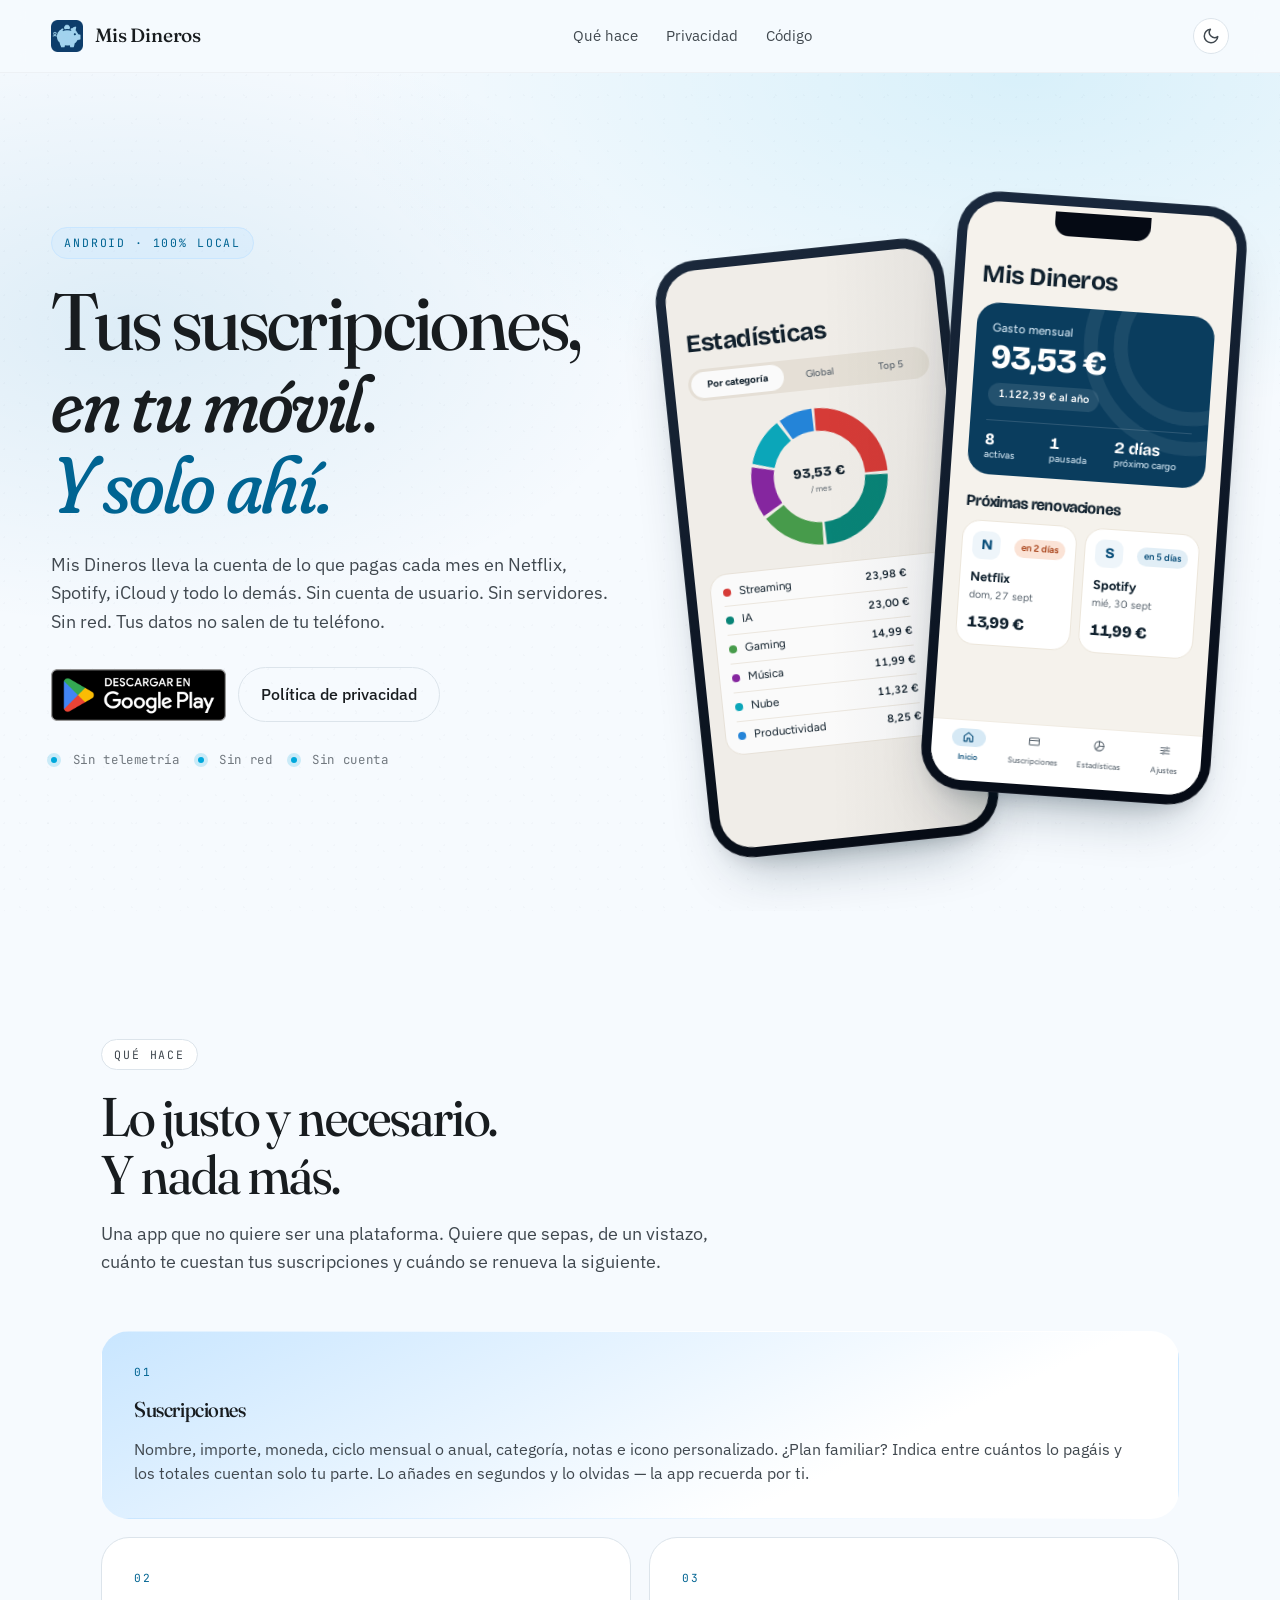
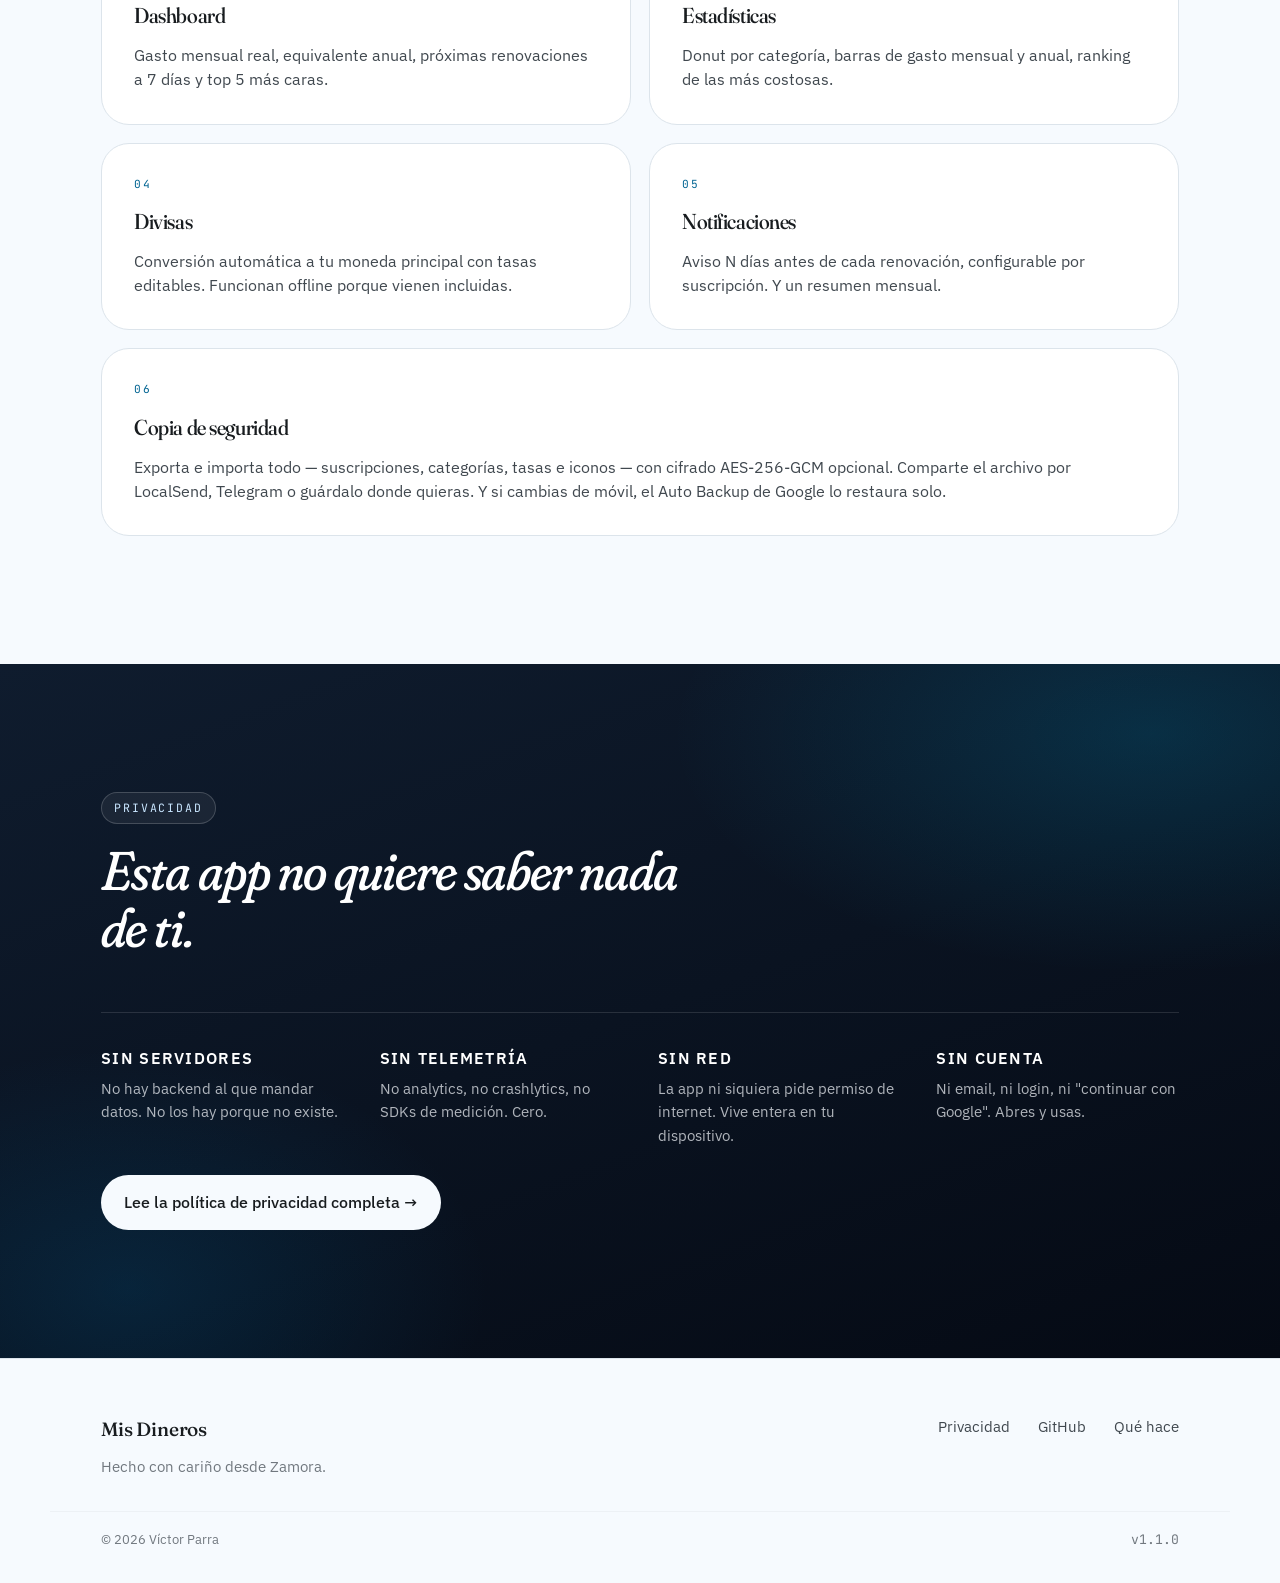
==== commit 12eef80c: "docs: suscripciones compartidas en el README y la web Co-Authored-By: Claude Opus 5.5 <noreply@anthr" ====
--- a/docs/index.html
+++ b/docs/index.html
@@ -177,7 +177,7 @@
       <article class="card card--lg card--accent">
         <div class="card__num">01</div>
         <h3>Suscripciones</h3>
-        <p>Nombre, importe, moneda, ciclo mensual o anual, categoría, notas e icono personalizado. Lo añades en segundos y lo olvidas — la app recuerda por ti.</p>
+        <p>Nombre, importe, moneda, ciclo mensual o anual, categoría, notas e icono personalizado. ¿Plan familiar? Indica entre cuántos lo pagáis y los totales cuentan solo tu parte. Lo añades en segundos y lo olvidas — la app recuerda por ti.</p>
       </article>
 
       <article class="card">
